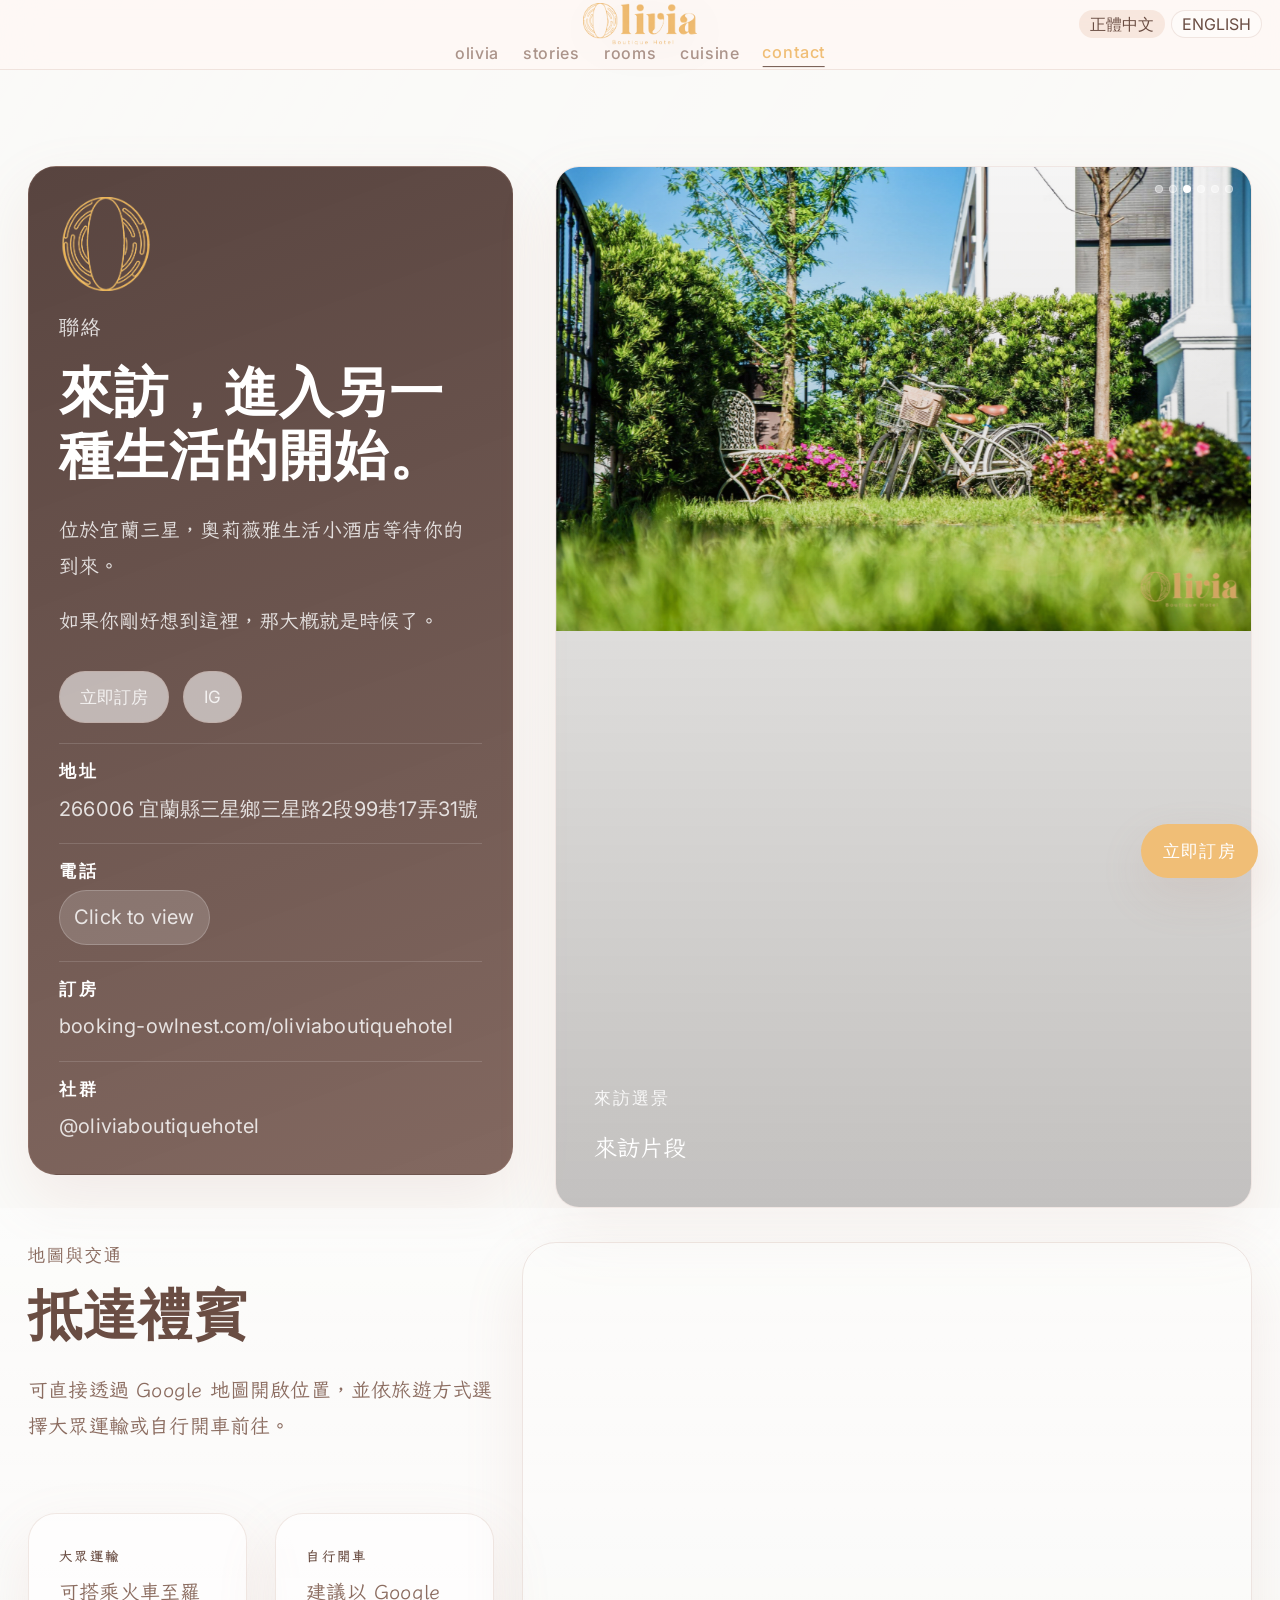
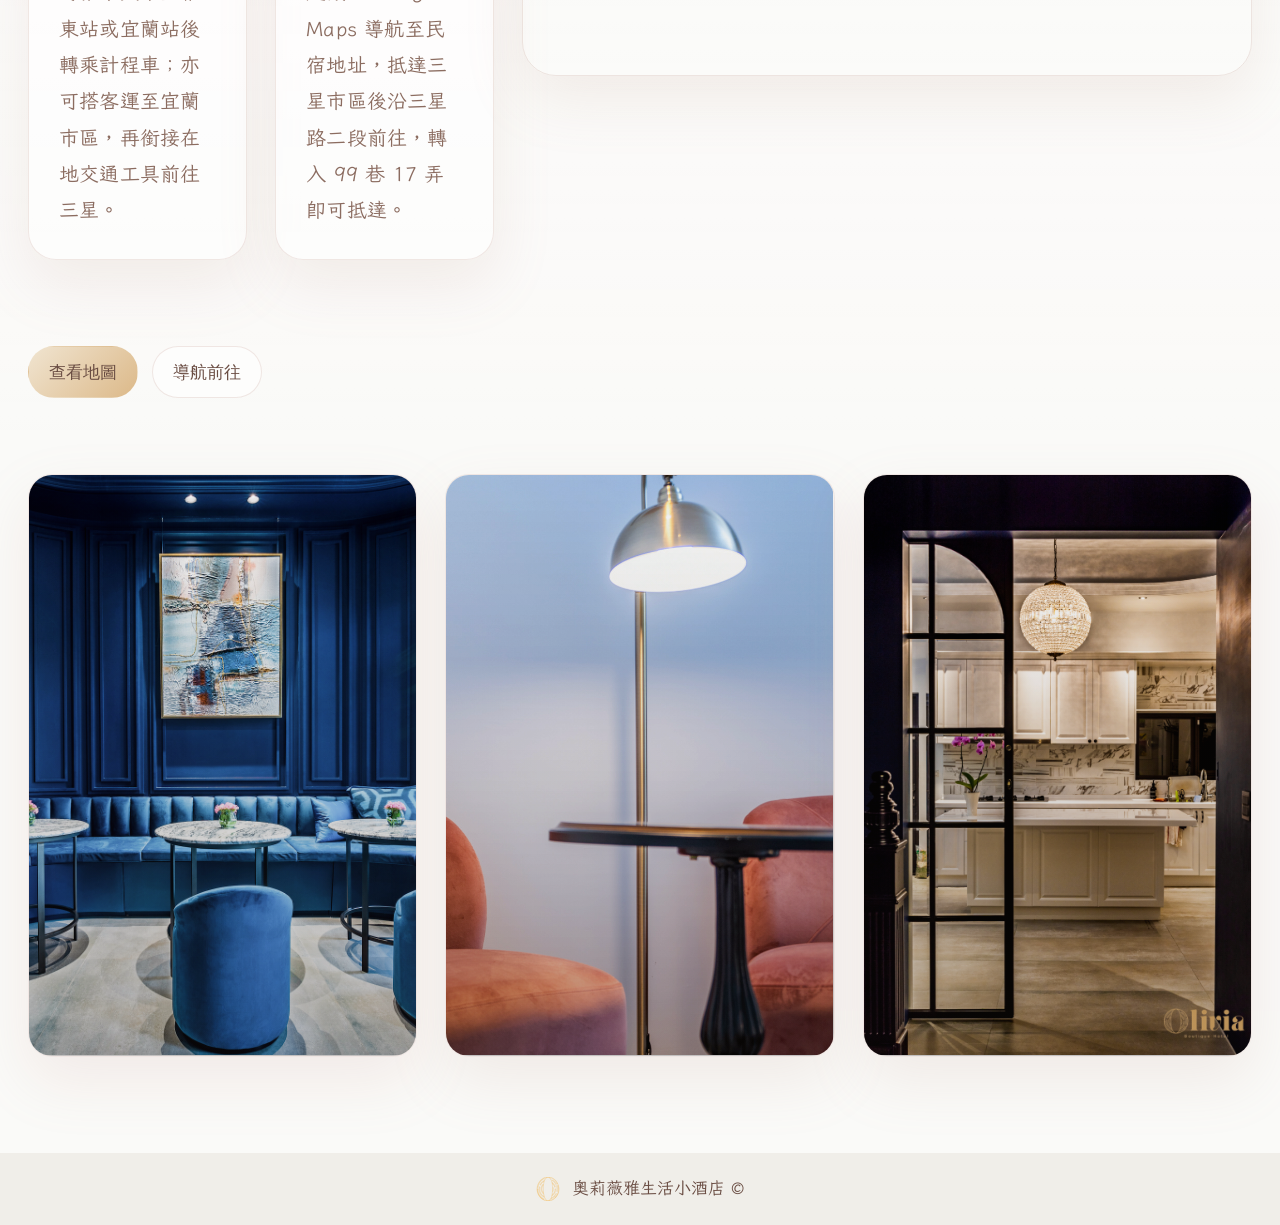
==== contact.html @ a5c9b0a2 "1st build" ====
<!doctype html>
<html lang="zh-Hant">
<head>
<meta name="keywords" content="三星鄉,精品旅館,主題客房,女性主義,法式,私廚,免費停車,葡萄酒,奧莉薇雅,生活小酒店,時尚,生活態度">
  <meta charset="UTF-8" />
  <meta name="viewport" content="width=device-width, initial-scale=1.0" />
  <title data-i18n-title="seo.contact.title">來訪資訊｜奧莉薇雅生活小酒店</title>
  <meta name="description" content="來訪，進入另一種生活的開始。Olivia Boutique Hotel 奧莉薇雅生活小酒店位於宜蘭三星，提供設計感房型與沉浸式住宿體驗。" data-i18n-meta="seo.contact.description" />
  <meta name="keywords" content="Olivia Boutique Hotel 聯絡, 宜蘭三星住宿, 宜蘭精品旅宿地址, 宜蘭民宿訂房, 奧莉薇雅生活小酒店" />
  <meta property="og:title" content="來訪資訊｜奧莉薇雅生活小酒店" />
  <meta property="og:description" content="來訪，進入另一種生活的開始。Olivia Boutique Hotel 奧莉薇雅生活小酒店位於宜蘭三星，提供設計感房型與沉浸式住宿體驗。" />
  <meta property="og:type" content="website" />
  <meta property="og:image" content="assets/images/fasc-build-1.jpg" />
  <meta property="og:locale" content="zh_TW" />
  <meta property="og:locale:alternate" content="en_US" />
  <meta name="twitter:card" content="summary_large_image" />
  <meta name="twitter:title" content="來訪資訊｜奧莉薇雅生活小酒店" />
  <meta name="twitter:description" content="來訪，進入另一種生活的開始。Olivia Boutique Hotel 奧莉薇雅生活小酒店位於宜蘭三星，提供設計感房型與沉浸式住宿體驗。" />
  <meta name="twitter:image" content="assets/images/fasc-build-1.jpg" />
  <script type="application/ld+json">{"@context": "https://schema.org", "@type": "Hotel", "name": "Olivia Boutique Hotel", "alternateName": "奧莉薇雅生活小酒店", "url": "contact.html", "image": "assets/images/fasc-build-1.jpg", "description": "來訪，進入另一種生活的開始。Olivia Boutique Hotel 奧莉薇雅生活小酒店位於宜蘭三星，提供設計感房型與沉浸式住宿體驗。", "telephone": "+886939678156", "address": {"@type": "PostalAddress", "streetAddress": "三星路2段99巷17弄31號", "addressLocality": "三星鄉", "addressRegion": "宜蘭縣", "postalCode": "266006", "addressCountry": "TW"}, "sameAs": ["https://www.instagram.com/oliviaboutiquehotel/"]}</script>
  <link rel="preconnect" href="https://fonts.googleapis.com">
  <link rel="preconnect" href="https://fonts.gstatic.com" crossorigin>
  <link href="https://fonts.googleapis.com/css2?family=Bodoni+Moda:opsz,wght@6..96,400;6..96,500;6..96,600;6..96,700&family=Inter:wght@300;400;500;600;700&family=LXGW+WenKai+TC:wght@300;400;500;700&family=LXGW+WenKai+Mono+TC:wght@300;400;500;700&display=swap" rel="stylesheet">
  <link rel="stylesheet" href="assets/css/style.css" />
  <link rel="icon" type="image/x-icon" href="assets/images/o_logo-48x48.png" />
<meta name="keywords" content="Sanxing Township,boutique hotel,themed rooms,feminism,French style,private dining,free parking,wine,Olivia,lifestyle hotel,fashion,lifestyle">
</head>
<body>
  <a class="floating-booking" href="https://www.booking-owlnest.com/oliviaboutiquehotel" target="_blank" rel="noopener" data-i18n="cta.book">立即訂房</a>
<header class="site-header">
  <div class="header-inner">
    <div class="header-spacer"></div>
    <a class="brand" href="index.html" aria-label="奧莉薇雅生活小酒店首頁" data-i18n-attr="aria-label:ui.brandHome">
      <img src="assets/images/obh_olivia-logo-transparent-master.png" alt="奧莉薇雅生活小酒店標誌" data-i18n-attr="alt:ui.brandLogo" class="brand-logo" />
    </a>
    <div class="lang-switch" aria-label="語言切換" data-i18n-attr="aria-label:ui.langSwitcher">
      <button class="lang-btn active" data-lang="zh-Hant">正體中文</button>
      <button class="lang-btn" data-lang="en">ENGLISH</button>
    </div>
  </div>
  <nav class="main-nav" aria-label="主選單">
    <a href="index.html" data-i18n="nav.olivia">Olivia</a>
    <a href="stories.html" data-i18n="nav.stories">Stories</a>
    <a href="rooms.html" data-i18n="nav.rooms">Rooms</a>
    <a href="cuisine.html" data-i18n="nav.cuisine">Cuisine</a>
    <a class="active" href="contact.html" data-i18n="nav.contact">Contact</a>
  </nav>
</header>
  <main>
    <section class="section">
      <div class="section-narrow contact-hero">
        <div class="contact-card brand-card reveal">
          <img src="assets/images/o_logo-transparent-master.png" alt="奧莉薇雅徽章" data-i18n-attr="alt:contact.emblem" class="contact-logo" />
          <p class="section-label" data-i18n="contact.heroLabel">來訪資訊</p>
          <h1 class="brand-name" data-i18n="contact.heroTitle"></h1>
          <p class="subtle" style="margin-top:16px" data-i18n="contact.heroBody"></p>
          <p class="conversion-contact-note" data-i18n="conversion.contactNote">如果你剛好想到這裡，那大概就是時候了。</p>
          <div class="contact-actions">
            <a class="btn" href="https://www.booking-owlnest.com/oliviaboutiquehotel" target="_blank" rel="noopener" data-i18n="cta.book">立即訂房</a>
            <a class="btn" href="https://www.instagram.com/oliviaboutiquehotel/" target="_blank" rel="noopener" data-i18n="cta.ig">Instagram</a>
          </div>
          <div class="contact-list">
            <div><strong data-i18n="contact.addressLabel"></strong><a href="https://www.google.com/maps/search/?api=1&query=266006+宜蘭縣三星鄉三星路2段99巷17弄31號" target="_blank" rel="noopener">266006 宜蘭縣三星鄉三星路2段99巷17弄31號</a></div>
            <div><strong data-i18n="contact.phoneLabel"></strong><a href="tel:+886939678156">Click to view</a></div>
            <div><strong data-i18n="contact.bookingLabel"></strong><a href="https://www.booking-owlnest.com/oliviaboutiquehotel" target="_blank" rel="noopener">booking-owlnest.com/oliviaboutiquehotel</a></div>
            <div><strong data-i18n="contact.instagramLabel"></strong><a href="https://www.instagram.com/oliviaboutiquehotel/" target="_blank" rel="noopener">@oliviaboutiquehotel</a></div>
          </div>
        </div>
        <div class="carousel-card tall reveal" data-carousel data-interval="3800">
  <div class="carousel-dots"><span></span><span></span><span></span><span></span><span></span><span></span></div>
  <div class="carousel-track"><div class="carousel-slide"><img src="assets/images/fasc-build-1.jpg" alt="來訪片段" data-i18n-attr="alt:contact.gallery.alt" loading="lazy" /></div><div class="carousel-slide"><img src="assets/images/room-A2B-Desire-2.jpg" alt="來訪片段" data-i18n-attr="alt:contact.gallery.alt" loading="lazy" /></div><div class="carousel-slide"><img src="assets/images/fasc-garden-1.jpg" alt="來訪片段" data-i18n-attr="alt:contact.gallery.alt" loading="lazy" /></div><div class="carousel-slide"><img src="assets/images/room-A3B-Secret-2.jpg" alt="來訪片段" data-i18n-attr="alt:contact.gallery.alt" loading="lazy" /></div><div class="carousel-slide"><img src="assets/images/fasc-stair-4.jpg" alt="來訪片段" data-i18n-attr="alt:contact.gallery.alt" loading="lazy" /></div><div class="carousel-slide"><img src="assets/images/room-B2A-Plato-3.jpg" alt="來訪片段" data-i18n-attr="alt:contact.gallery.alt" loading="lazy" /></div></div>
  <div class="carousel-overlay"></div>
  <div class="carousel-meta"><div class="carousel-kicker">來訪資訊</div><div class="carousel-title">來訪片段</div></div>
</div>
      </div>
      <section class="section soft contact-map-priority">
      <div class="section-narrow">
        <div class="reveal">
          <p class="section-label" data-i18n="contact.mapTitle"></p>
          <h2 class="section-title">抵達資訊</h2>
          <p class="section-copy" style="margin-top:18px" data-i18n="contact.mapBody"></p>
        </div>
        <div class="travel-grid" style="margin-top:24px;margin-bottom:26px">
          <article class="direction-card reveal" style="flex:1 1 280px"><strong data-i18n="contact.transitTitle"></strong><p data-i18n="contact.transitBody"></p></article>
          <article class="direction-card reveal" style="flex:1 1 280px"><strong data-i18n="contact.driveTitle"></strong><p data-i18n="contact.driveBody"></p></article>
        </div>
        <div class="map-links reveal">
          <a class="btn gold" href="https://www.google.com/maps/search/?api=1&query=266006+宜蘭縣三星鄉三星路2段99巷17弄31號" target="_blank" rel="noopener" data-i18n="cta.map">查看地圖</a>
          <a class="btn" href="https://www.google.com/maps/dir/?api=1&destination=266006+宜蘭縣三星鄉三星路2段99巷17弄31號" target="_blank" rel="noopener" data-i18n="cta.nav">導航前往</a>
        </div>
        <div class="map-shell reveal">
          <iframe src="https://www.google.com/maps?q=266006+宜蘭縣三星鄉三星路2段99巷17弄31號&output=embed" width="100%" height="420" style="border:0;" allowfullscreen="" loading="lazy"></iframe>
        </div>
      </div>
    </section>
      <div class="section-narrow build-gallery contact-secondary-gallery"><div class="carousel-card medium reveal"><div class="carousel-track"><div class="carousel-slide"><img src="assets/images/fasc-hall-10.jpg" alt="生活小酒店" data-i18n-attr="alt:contact.building.alt" loading="lazy"></div></div><div class="carousel-overlay"></div></div><div class="carousel-card medium reveal"><div class="carousel-track"><div class="carousel-slide"><img src="assets/images/room-B2B-Truth-4.jpg" alt="生活小酒店" data-i18n-attr="alt:contact.building.alt" loading="lazy"></div></div><div class="carousel-overlay"></div></div><div class="carousel-card medium reveal"><div class="carousel-track"><div class="carousel-slide"><img src="assets/images/fasc-cater-1.jpg" alt="生活小酒店" data-i18n-attr="alt:contact.building.alt" loading="lazy"></div></div><div class="carousel-overlay"></div></div><div class="carousel-card medium reveal"><div class="carousel-track"><div class="carousel-slide"><img src="assets/images/room-B3A-Affair-2.jpg" alt="生活小酒店" data-i18n-attr="alt:contact.building.alt" loading="lazy"></div></div><div class="carousel-overlay"></div></div><div class="carousel-card medium reveal"><div class="carousel-track"><div class="carousel-slide"><img src="assets/images/fasc-space-3.jpg" alt="生活小酒店" data-i18n-attr="alt:contact.building.alt" loading="lazy"></div></div><div class="carousel-overlay"></div></div><div class="carousel-card medium reveal"><div class="carousel-track"><div class="carousel-slide"><img src="assets/images/room-B3B-Courage-2.jpg" alt="生活小酒店" data-i18n-attr="alt:contact.building.alt" loading="lazy"></div></div><div class="carousel-overlay"></div></div></div>
    </section>
    
  </main>
<footer>
  <div class="footer-inner" style="display:flex; justify-content:center; align-items:center;">
    <span class="footer-logo-wrap">
      <img src="assets/images/o_logo-24x24.png" alt="奧莉薇雅標誌" data-i18n-attr="alt:ui.oliviaLogo">
    </span>
    <p data-i18n="footer.copy"><span class="footer-text">奧莉薇雅生活小酒店 ©</span></p>
  </div>
</footer>




<script src="assets/js/site.js"></script>
</body>
</html>
---- assets/css/style.css ----
@import url("https://fonts.googleapis.com/css2?family=Noto+Serif+TC:wght@400;600;700&display=swap"); body{font-family:"Noto Serif TC", serif;}

:root{
  /* =========================
     DESIGN TOKENS
  ========================= */

  /* Color - Primary */
  --color-primary-100:#f2d5c7;
  --color-primary-200:#f0be76;

  /* Color - Secondary */
  --color-secondary-100:#e4c4b8;
  --color-secondary-200:#e6bfa2;
  --color-secondary-300:#d6b490;
  --color-secondary-400:#ba8e7e;

  /* Color - Background / Surface */
  --color-bg-base:#f0eee9;
  --color-bg-soft:#f7f3ee;
  --color-bg-surface:rgba(255,255,255,0.68);
  --color-bg-surface-strong:rgba(255,250,246,0.88);
  --color-bg-overlay:rgba(242,213,199,0.20);

  /* Color - Text */
  --color-text-primary:#6a4d43;
  --color-text-secondary:#8b6c60;
  --color-text-muted:#a89288;
  --color-text-on-dark:#fffaf6;

  /* Color - UI */
  --color-border:rgba(186,142,126,.2);
  --color-shadow:rgba(186,142,126,.14);

  /* Brand aliases */
  --bg:var(--color-bg-base);
  --bg-soft:var(--color-bg-soft);
  --surface:var(--color-bg-surface);
  --surface-strong:var(--color-bg-surface-strong);
  --ink:var(--color-text-primary);
  --muted:var(--color-text-secondary);
  --gold:var(--color-primary-200);
  --gold-soft:#f6d3a2;
  --rose:var(--color-secondary-100);
  --line:var(--color-border);
  --shadow:0 24px 60px var(--color-shadow);

  /* Typography */
  --font-serif:"Cormorant Garamond","Noto Serif TC",serif;
  --font-sans:"Inter","Noto Serif TC",sans-serif;
  --text-hero:clamp(3rem,6vw,5.5rem);
  --text-display:clamp(2.4rem,5vw,4.7rem);
  --text-h2:clamp(2.1rem,4vw,3.5rem);
  --text-body-lg:1.125rem;
  --text-body:1rem;
  --text-caption:.9rem;

  /* Spacing */
  --space-2xs:6px;
  --space-xs:12px;
  --space-sm:20px;
  --space-md:28px;
  --space-lg:36px;
  --space-xl:56px;
  --space-2xl:72px;
  --space-3xl:110px;

  /* Radius */
  --radius-sm:12px;
  --radius-md:18px;
  --radius-lg:24px;
  --radius-xl:34px;

  /* Motion */
  --ease-standard:cubic-bezier(.4,0,.2,1);
  --ease-luxury:cubic-bezier(.25,.1,.25,1);
  --duration-fast:.25s;
  --duration-medium:.5s;
  --duration-slow:1s;

  --max:1280px;
}

/* Themes */
[data-theme="luxury"]{
  --color-bg-base:#f0eee9;
  --color-bg-soft:#f7f3ee;
  --color-bg-surface:rgba(255,255,255,0.68);
  --color-bg-surface-strong:rgba(255,250,246,0.88);
  --color-text-primary:#6a4d43;
  --color-text-secondary:#8b6c60;
  --color-border:rgba(186,142,126,.2);
  --color-shadow:rgba(186,142,126,.14);
}
[data-theme="dark"]{
  --color-bg-base:#1d1816;
  --color-bg-soft:#241e1b;
  --color-bg-surface:rgba(36,30,27,.78);
  --color-bg-surface-strong:rgba(44,37,33,.9);
  --color-text-primary:#f5eee8;
  --color-text-secondary:#d7c0b1;
  --color-text-muted:#b89f94;
  --color-border:rgba(242,213,199,.14);
  --color-shadow:rgba(0,0,0,.28);
  --ink:var(--color-text-primary);
  --muted:var(--color-text-secondary);
  --line:var(--color-border);
}
[data-theme="summer"]{
  --color-bg-base:#f6efe8;
  --color-bg-soft:#fbf5ef;
  --color-bg-surface:rgba(255,252,248,.74);
  --color-bg-surface-strong:rgba(255,249,241,.92);
  --color-primary-200:#efc57d;
}
[data-theme="winter"]{
  --color-bg-base:#edeae6;
  --color-bg-soft:#f5f2ee;
  --color-bg-surface:rgba(255,255,255,.7);
  --color-bg-surface-strong:rgba(252,250,247,.9);
  --color-secondary-400:#a98477;
}

*{box-sizing:border-box}
html{scroll-behavior:smooth}
body{
  margin:0;
  color:var(--ink);
  font-family:var(--font-editorial-body-zh);
  line-height:1.75;
  background:
    radial-gradient(circle at top left, rgba(242,213,199,.42), transparent 24%),
    radial-gradient(circle at 100% 10%, rgba(230,191,162,.28), transparent 22%),
    linear-gradient(180deg, var(--bg-soft) 0%, var(--bg) 52%, #f4f0ea 100%);
}
body::before{
  content:"";
  position:fixed;
  inset:0;
  pointer-events:none;
  background:linear-gradient(120deg,rgba(255,255,255,.14),transparent 26%,rgba(255,255,255,.06) 58%,transparent 70%);
  opacity:.7;
}
a{text-decoration:none;color:inherit}
img{display:block;max-width:100%}
h1,h2,h3,h4{
  margin:0;
  line-height:1.04;
  letter-spacing:.01em;
  font-family:var(--font-editorial-display);
  font-weight:500;
}
p{margin:0}
.shell,.section-narrow{max-width:var(--max);margin:0 auto;padding:0 28px}
.section{padding:110px 0;position:relative}
.section.soft{background:linear-gradient(180deg, rgba(255,255,255,.3), rgba(255,255,255,0))}
.section-label,.eyebrow{
  margin:0 0 14px;
  font-size:.78rem;
  letter-spacing:.28em;
  text-transform:uppercase;
  color:var(--muted);
}
.section-title{font-size:clamp(2.8rem,5vw,4.7rem)}
.section-copy{max-width:64ch;color:var(--muted)}
.reveal{opacity:0;transform:translateY(26px);transition:opacity .8s ease, transform .8s ease}
.reveal.is-visible{opacity:1;transform:none}
.floating-booking{
  position:fixed;right:22px;bottom:22px;z-index:60;
  padding:14px 22px;border-radius:999px;
  background:rgba(79,58,53,.94);color:#fff;
  box-shadow:0 18px 45px rgba(79,58,53,.18);
  letter-spacing:.08em;font-size:.92rem;
  transition:transform .25s ease, box-shadow .25s ease;
}
.floating-booking:hover{transform:translateY(-3px);box-shadow:0 22px 56px rgba(79,58,53,.24)}
.site-header{
  position:sticky;top:0;z-index:50;
  backdrop-filter:blur(20px);
  background:rgba(251,248,243,.72);
  border-bottom:1px solid var(--line);
}
.header-inner{
  max-width:var(--max);margin:0 auto;padding:16px 28px 10px;
  display:grid;grid-template-columns:1fr auto 1fr;align-items:center;
}
.header-spacer{height:1px}
.brand{justify-self:center}
.brand-logo{width:min(300px,56vw);filter:drop-shadow(0 8px 24px rgba(0,0,0,.06))}
.lang-switch{justify-self:end;display:flex;gap:8px}
.lang-btn{
  border:1px solid var(--line);background:rgba(255,255,255,.6);color:var(--ink);
  border-radius:999px;padding:8px 14px;cursor:pointer;font:inherit;
  transition:all .25s ease;
}
.lang-btn.active,.lang-btn:hover{background:linear-gradient(135deg,#f2e6d3,#e4c39b);border-color:transparent}
.main-nav{
  max-width:var(--max);margin:0 auto;padding:0 28px 16px;
  display:flex;justify-content:center;gap:30px;flex-wrap:wrap;
  letter-spacing:.18em;text-transform:lowercase;font-size:.9rem;
}
.main-nav a{position:relative;opacity:.72;transition:opacity .25s ease}
.main-nav a::after{
  content:"";position:absolute;left:0;right:0;bottom:-7px;height:1px;
  background:var(--ink);transform:scaleX(0);transform-origin:center;transition:transform .25s ease;
}
.main-nav a.active,.main-nav a:hover{opacity:1}
.main-nav a.active::after,.main-nav a:hover::after{transform:scaleX(1)}
.hero{padding:36px 0 34px}
.hero-grid{display:grid;grid-template-columns:1.05fr .95fr;gap:28px;align-items:end}
.glass-card{
  background:linear-gradient(180deg,rgba(255,255,255,.7),rgba(255,255,255,.46));
  border:1px solid rgba(255,255,255,.65);box-shadow:var(--shadow);
  border-radius:var(--radius-xl);
}
.hero-copy{padding:56px 52px}
.hero-title{font-size:clamp(4rem,8vw,7rem);max-width:8ch}
.hero-subtitle{margin-top:22px;max-width:56ch;color:var(--muted);font-size:1.05rem}
.hero-actions,.contact-actions,.map-links,.pill-list,.travel-grid{display:flex;gap:14px;flex-wrap:wrap}
.btn{
  display:inline-flex;align-items:center;justify-content:center;gap:10px;
  padding:12px 20px;border-radius:999px;border:1px solid var(--line);
  background:rgba(255,255,255,.58);transition:transform .25s ease, background .25s ease, box-shadow .25s ease;
}
.btn.primary{background:rgba(79,58,53,.94);color:#fff;border-color:transparent}
.btn.gold{background:linear-gradient(135deg,#f0e4d0,#dcb989);border-color:transparent}
.btn:hover,.pill-list span:hover,.map-links a:hover{transform:translateY(-2px);box-shadow:0 14px 34px rgba(79,58,53,.12)}
.hero-note{padding:30px;min-height:190px;display:flex;align-items:end;color:var(--muted)}
.metrics{display:grid;grid-template-columns:repeat(3,1fr);gap:16px;margin-top:30px}
.metric{padding:18px 16px;border-top:1px solid var(--line)}
.metric strong{display:block;font-size:2rem;font-family:"Cormorant Garamond","Noto Serif TC",serif}
.metric span{font-size:.88rem;color:var(--muted);letter-spacing:.08em;text-transform:uppercase}
.carousel-grid-main{display:grid;grid-template-columns:repeat(3,1fr);gap:18px;margin-bottom:30px}
.carousel-grid-4{display:grid;grid-template-columns:repeat(4,1fr);gap:18px}
.carousel-grid-3{display:grid;grid-template-columns:repeat(3,1fr);gap:18px}
.carousel-card,.editorial-card,.info-card,.feature-card,.quote-card,.contact-card,.direction-card,.gallery-shell{
  border-radius:var(--radius-lg);overflow:hidden;background:rgba(255,255,255,.55);border:1px solid var(--line);box-shadow:var(--shadow)
}
.carousel-card{position:relative;min-height:520px}
.carousel-card.tall{min-height:620px}
.carousel-card.medium{min-height:460px}
.carousel-card.short{min-height:380px}
.carousel-track{display:flex;height:100%;transition:transform .9s cubic-bezier(.22,.61,.36,1);will-change:transform}
.carousel-slide{min-width:100%;height:100%;position:relative;overflow:hidden}
.carousel-slide img{width:100%;height:100%;object-fit:cover;transform:scale(1.03);transition:transform 8s ease, filter .5s ease}
.carousel-card:hover .carousel-slide img{transform:scale(1.08)}
.carousel-overlay{position:absolute;inset:0;background:linear-gradient(180deg,rgba(30,22,18,.04),rgba(30,22,18,.26));pointer-events:none}
.carousel-meta{position:absolute;left:18px;right:18px;bottom:18px;color:#fff;z-index:2}
.carousel-kicker{font-size:.74rem;letter-spacing:.22em;text-transform:uppercase;opacity:.88}
.carousel-title{font-size:1.45rem;margin-top:8px}
.carousel-dots{position:absolute;top:18px;right:18px;display:flex;gap:6px;z-index:2}
.carousel-dots span{width:8px;height:8px;border-radius:999px;background:rgba(255,255,255,.42);border:1px solid rgba(255,255,255,.4)}
.carousel-dots span.active{background:#fff}
.two-col{display:grid;grid-template-columns:.9fr 1.1fr;gap:46px;align-items:start}
.copy-stack p{margin:0 0 18px;color:var(--muted)}
.feature-grid{display:grid;grid-template-columns:repeat(3,1fr);gap:18px}
.feature-card{padding:30px;min-height:250px}
.feature-card span{display:inline-block;margin-bottom:12px;color:#b78d69;font-size:.78rem;letter-spacing:.18em}
.feature-card h3{font-size:2rem;margin-bottom:10px}
.panel-grid{display:grid;grid-template-columns:repeat(2,1fr);gap:18px}
.editorial-card{padding:34px;display:flex;flex-direction:column;justify-content:space-between;min-height:290px}
.editorial-card p{color:var(--muted);max-width:42ch}
.link-inline{margin-top:18px;display:inline-block;font-size:.8rem;letter-spacing:.16em;text-transform:uppercase}
.room-cards{display:grid;grid-template-columns:repeat(4,1fr);gap:18px;margin:34px 0}
.gallery-band{padding-top:10px}
.story-card,.text-panel,.quote-card,.info-card,.direction-card,.contact-card{padding:30px}
.story-card p,.text-panel p,.quote-card p,.info-card p,.direction-card p,.contact-card p{color:var(--muted)}
.room-zones{display:grid;grid-template-columns:repeat(2,1fr);gap:20px}
.zone-title{display:flex;justify-content:space-between;align-items:end;margin-bottom:16px;gap:14px}
.zone-title h3{font-size:2.1rem}
.zone-title span{font-size:.76rem;letter-spacing:.18em;text-transform:uppercase;color:var(--muted)}
.room-zone .carousel-card{min-height:440px}
.tasting-layout{display:grid;grid-template-columns:1.1fr .9fr;gap:24px;align-items:stretch}
.luxury-copy{padding:44px}
.luxury-copy .section-title{max-width:8ch}
.luxury-copy .section-copy + .section-copy{margin-top:18px}
.pill-list{margin-top:22px}
.pill-list span{padding:10px 14px;border-radius:999px;background:rgba(255,255,255,.65);border:1px solid var(--line)}
.quote-card{display:flex;flex-direction:column;justify-content:space-between;min-height:100%}
.quote-card blockquote{margin:0;font-size:2.1rem;line-height:1.16;font-family:"Cormorant Garamond","Noto Serif TC",serif}
.quote-meta{margin-top:18px;font-size:.8rem;text-transform:uppercase;letter-spacing:.14em}
.cuisine-gallery{display:grid;grid-template-columns:1.15fr .85fr;gap:18px;margin-top:26px}
.stack-grid{display:grid;grid-template-rows:1fr 1fr;gap:18px}
.experience-grid{display:grid;grid-template-columns:repeat(3,1fr);gap:18px;margin-top:28px}
.experience-card{padding:28px;border-radius:var(--radius-lg);background:rgba(255,255,255,.58);border:1px solid var(--line);box-shadow:var(--shadow);position:relative;overflow:hidden}
.experience-card::after{content:"";position:absolute;inset:auto -40px -50px auto;width:140px;height:140px;background:radial-gradient(circle, rgba(197,157,98,.18), transparent 70%)}
.experience-card h3{font-size:1.9rem;margin-bottom:12px}
.contact-hero{display:grid;grid-template-columns:1.05fr .95fr;gap:24px;align-items:stretch}
.contact-card.brand-card{background:linear-gradient(160deg, rgba(79,58,53,.95), rgba(117,88,79,.9));color:#fff}
.contact-card.brand-card p,.contact-card.brand-card a,.contact-card.brand-card .subtle{color:rgba(255,255,255,.82)}
.contact-logo{width:94px;margin-bottom:18px}
.brand-name{font-size:2.4rem;margin-bottom:6px}
.contact-list{display:grid;gap:14px;margin-top:20px}
.contact-list div{padding-top:14px;border-top:1px solid rgba(255,255,255,.14)}
.contact-list strong,.direction-card strong,.info-card strong{display:block;margin-bottom:6px;font-size:.84rem;letter-spacing:.18em;text-transform:uppercase}
.build-gallery{display:grid;grid-template-columns:repeat(3,1fr);gap:18px;margin-top:26px}
.map-shell{overflow:hidden;border-radius:var(--radius-xl);border:1px solid var(--line);box-shadow:var(--shadow);margin-top:26px}
.footer-logo{width:72px;margin:0 auto 14px}
.site-footer{text-align:center;padding:38px 20px 48px;border-top:1px solid var(--line);background:rgba(255,255,255,.34)}
.site-footer p{color:var(--muted)}
.parallax{transform:translateY(var(--parallax, 0px));transition:transform .2s linear}
@media (max-width:1120px){
  .hero-grid,.two-col,.tasting-layout,.contact-hero,.cuisine-gallery,.feature-grid,.room-cards,.carousel-grid-main,.carousel-grid-4,.build-gallery,.experience-grid,.panel-grid,.room-zones{grid-template-columns:1fr 1fr}
  .carousel-grid-main .carousel-card:last-child{grid-column:span 2}
  .carousel-grid-4 .carousel-card:nth-child(3),.carousel-grid-4 .carousel-card:nth-child(4){min-height:420px}
}
@media (max-width:760px){
  .shell,.section-narrow{padding:0 20px}
  .section{padding:78px 0}
  .header-inner{grid-template-columns:1fr;gap:12px}
  .brand,.lang-switch{justify-self:center}
  .main-nav{gap:16px;padding-bottom:14px}
  .hero,.hero-grid,.two-col,.tasting-layout,.contact-hero,.cuisine-gallery,.feature-grid,.room-cards,.carousel-grid-main,.carousel-grid-4,.carousel-grid-3,.build-gallery,.experience-grid,.panel-grid,.room-zones{grid-template-columns:1fr}
  .carousel-grid-main .carousel-card:last-child{grid-column:auto}
  .hero-copy,.luxury-copy,.story-card,.text-panel,.quote-card,.contact-card,.direction-card,.info-card{padding:26px 22px}
  .hero-title{font-size:clamp(3.2rem,16vw,5rem)}
  .carousel-card,.carousel-card.tall,.carousel-card.medium,.carousel-card.short,.room-zone .carousel-card{min-height:380px}
  .floating-booking{right:14px;bottom:14px;padding:12px 16px}
  .metrics{grid-template-columns:1fr}
}


/* --- luxury editorial refinement pack --- */
.editorial-page{
  background:
    radial-gradient(circle at 20% 0%, rgba(242,213,199,.34), transparent 30%),
    radial-gradient(circle at 100% 20%, rgba(230,191,162,.18), transparent 22%),
    linear-gradient(180deg, #ceb4a8 0%, #ead9cf 14%, var(--bg) 42%, #f6f2ec 100%);
}
.editorial-page .site-header{
  background:rgba(240,238,233,.78);
  border-bottom:1px solid var(--line);
}
.editorial-page .main-nav a,
.editorial-page .lang-btn,
.editorial-page .brand{color:var(--ink)}
.editorial-page .main-nav a.active{color:var(--secondary-taupe)}
.editorial-page .lang-btn{border-color:var(--line);background:rgba(255,255,255,.36)}
.editorial-page .lang-btn.active{background:rgba(242,213,199,.5)}
.rooms-hero-luxe,
.room-story-hero{
  position:relative;
  min-height:72vh;
  display:flex;
  align-items:end;
  padding:180px 0 72px;
  color:#fffaf6;
  overflow:hidden;
}
.rooms-hero-backdrop{
  position:absolute; inset:0;
  background:
    linear-gradient(180deg, rgba(10,9,9,.16), rgba(10,9,9,.66)),
    url('../images/fasc-build-3.jpeg') center/cover no-repeat;
  transform:scale(1.03);
}
.rooms-hero-grid{
  position:relative;
  display:grid;
  grid-template-columns:1.4fr .75fr;
  gap:48px;
  z-index:1;
}
.rooms-hero-copy h1,
.room-story-hero h1{
  font-size:clamp(3.4rem, 7vw, 6.5rem);
  max-width:10ch;
  letter-spacing:.015em;
}
.hero-deck{
  max-width:54ch;
  margin-top:18px;
  color:rgba(248,241,234,.8);
  font-size:1.05rem;
}
.rooms-hero-aside{
  align-self:end;
  padding:28px;
  border:1px solid rgba(255,255,255,.12);
  background:rgba(255,255,255,.05);
  backdrop-filter:blur(12px);
}
.aside-label{
  margin:0 0 12px;
  text-transform:uppercase;
  letter-spacing:.24em;
  font-size:.72rem;
  color:rgba(248,241,234,.62);
}
.collection-nav-wrap{
  margin-top:-36px;
  position:relative;
  z-index:2;
}
.collection-nav{
  display:flex;
  gap:12px;
  flex-wrap:wrap;
  padding:18px;
  border-radius:999px;
  background:rgba(255,250,246,.88);
  box-shadow:0 22px 48px rgba(23,17,14,.12);
  backdrop-filter:blur(18px);
}
.collection-pill{
  display:inline-flex;
  align-items:center;
  gap:10px;
  padding:12px 18px;
  border-radius:999px;
  border:1px solid rgba(79,58,53,.1);
  background:#fff;
  color:var(--ink);
  font-size:.88rem;
  letter-spacing:.08em;
  transition:transform .28s ease, box-shadow .28s ease, border-color .28s ease;
}
.collection-pill:hover{
  transform:translateY(-2px);
  border-color:rgba(240,190,118,.55);
  box-shadow:0 14px 30px rgba(79,58,53,.09);
}
.collection-pill span{font-family:var(--font-editorial-display);font-size:1.15rem;letter-spacing:.03em}
.editorial-rooms{padding-top:72px}
.room-story{
  display:grid;
  grid-template-columns:minmax(280px, .78fr) minmax(0, 1.22fr);
  gap:56px;
  align-items:start;
  padding:70px 0;
  border-bottom:1px solid rgba(79,58,53,.1);
}
.room-story--reverse{grid-template-columns:minmax(0,1.22fr) minmax(280px,.78fr)}
.room-story--reverse .room-story-copy{order:2}
.room-story--reverse .room-story-media{order:1}
.story-index{
  font-size:.82rem;
  letter-spacing:.28em;
  color:var(--gold);
  margin-bottom:18px;
}
.story-kicker{
  margin:0 0 10px;
  text-transform:uppercase;
  letter-spacing:.22em;
  color:var(--muted);
  font-size:.76rem;
}
.room-story-copy h2,
.room-detail-head h2{
  font-size:clamp(2.7rem,5vw,4.7rem);
  margin-bottom:16px;
}
.story-quote{
  font-family:var(--font-editorial-display);
  font-size:1.55rem;
  line-height:1.25;
  color:#5d4339;
  max-width:18ch;
  margin-bottom:18px;
}
.story-body{
  max-width:48ch;
  color:var(--muted);
}
.story-link{
  display:inline-flex;
  margin-top:22px;
  padding-bottom:4px;
  border-bottom:1px solid rgba(79,58,53,.28);
  letter-spacing:.08em;
  text-transform:uppercase;
  font-size:.77rem;
}
.editorial-gallery{
  display:grid;
  gap:16px;
}
.editorial-gallery-main{
  position:relative;
  overflow:hidden;
  border-radius:30px;
  background:#fff;
  box-shadow:0 28px 60px rgba(22,16,14,.14);
}
.editorial-slides{
  position:relative;
  min-height:560px;
}
.editorial-slide{
  position:absolute;
  inset:0;
  opacity:0;
  transition:opacity .8s ease, transform 1.4s ease;
  transform:scale(1.04);
  pointer-events:none;
}
.editorial-slide.is-active{
  opacity:1;
  transform:scale(1);
  pointer-events:auto;
}
.editorial-slide img{
  width:100%;
  height:100%;
  object-fit:cover;
}
.editorial-controls{
  position:absolute;
  left:20px; right:20px; bottom:20px;
  display:flex;
  justify-content:space-between;
  align-items:center;
  gap:12px;
}
.editorial-arrow{
  width:46px; height:46px;
  border-radius:999px;
  border:1px solid rgba(255,255,255,.3);
  background:rgba(20,15,13,.38);
  color:#fff;
  font-size:1.65rem;
  line-height:1;
  cursor:pointer;
  backdrop-filter:blur(8px);
}
.editorial-dots{
  display:flex; gap:8px; justify-content:center; align-items:center;
  padding:10px 14px;
  border-radius:999px;
  background:rgba(20,15,13,.32);
  backdrop-filter:blur(8px);
}
.editorial-dot{
  width:8px; height:8px; border-radius:999px;
  border:none; padding:0;
  background:rgba(255,255,255,.4);
  cursor:pointer;
}
.editorial-dot.is-active{background:#fff; transform:scale(1.2)}
.editorial-thumbs{
  display:grid;
  grid-template-columns:repeat(auto-fit, minmax(72px, 1fr));
  gap:10px;
}
.editorial-thumb{
  border:none;
  padding:0;
  cursor:pointer;
  border-radius:18px;
  overflow:hidden;
  aspect-ratio:1/1;
  box-shadow:0 12px 24px rgba(20,15,13,.08);
  opacity:.72;
  transform:translateY(0);
  transition:opacity .24s ease, transform .24s ease, box-shadow .24s ease;
}
.editorial-thumb img{
  width:100%; height:100%; object-fit:cover;
}
.editorial-thumb.is-active,
.editorial-thumb:hover{
  opacity:1;
  transform:translateY(-2px);
  box-shadow:0 16px 28px rgba(20,15,13,.14);
}
.detail-studies{
  margin-top:18px;
  display:grid;
  grid-template-columns:repeat(3, 1fr);
  gap:14px;
}
.detail-study{
  border-radius:22px;
  overflow:hidden;
  box-shadow:0 18px 34px rgba(20,15,13,.08);
}
.detail-study img{
  width:100%;
  height:220px;
  object-fit:cover;
  transition:transform 1.1s ease;
}
.detail-study:hover img{transform:scale(1.06)}
.room-detail-stack{display:grid; gap:28px}
.room-detail-panel{
  padding:30px;
  border-radius:32px;
  background:rgba(255,255,255,.7);
  border:1px solid rgba(79,58,53,.08);
  box-shadow:0 20px 44px rgba(20,15,13,.08);
}
.room-detail-head{
  display:flex;
  gap:18px;
  align-items:end;
  margin-bottom:22px;
}
.room-detail-grid{
  display:grid;
  grid-template-columns:1.3fr .7fr;
  gap:28px;
  align-items:start;
}
.room-detail-text{
  position:sticky;
  top:110px;
}
.seo-note{
  display:none;
}
@media (max-width: 980px){
  .rooms-hero-grid,
  .room-story,
  .room-story--reverse,
  .room-detail-grid{
    grid-template-columns:1fr;
  }
  .room-story--reverse .room-story-copy,
  .room-story--reverse .room-story-media{
    order:initial;
  }
  .rooms-hero-copy h1,
  .room-story-hero h1{max-width:none}
  .collection-nav{border-radius:28px}
  .editorial-slides{min-height:420px}
  .detail-studies{grid-template-columns:1fr 1fr}
  .room-detail-text{position:static}
}
@media (max-width: 640px){
  .rooms-hero-luxe,
  .room-story-hero{padding-top:140px}
  .editorial-slides{min-height:320px}
  .detail-studies{grid-template-columns:1fr}
  .room-detail-panel{padding:20px}
}


/* =========================
   TOKEN USAGE LAYER
========================= */
html{scroll-behavior:smooth}
body,
body.editorial-page,
body.rooms-page{
  background:var(--color-bg-base) !important;
  color:var(--color-text-primary);
  font-family:var(--font-editorial-body-zh);
}
body::before{
  background:
    linear-gradient(120deg, rgba(255,255,255,.10), transparent 26%, rgba(255,255,255,.04) 58%, transparent 70%);
  opacity:.55;
}
h1,h2,h3,h4{
  font-family:var(--font-editorial-display);
}
.section,
.room-detail-panel,
.collection-nav,
.editorial-gallery-main,
.rooms-hero-aside{
  background-color:var(--color-bg-surface);
  border-color:var(--color-border);
}
.section-title{font-size:var(--text-display)}
.section-copy{font-size:var(--text-body-lg);color:var(--color-text-secondary)}
.main-nav a,
.lang-btn,
.brand,
a{
  transition:
    color var(--duration-fast) var(--ease-standard),
    background-color var(--duration-fast) var(--ease-standard),
    border-color var(--duration-fast) var(--ease-standard),
    transform var(--duration-fast) var(--ease-standard),
    box-shadow var(--duration-fast) var(--ease-standard);
}
.main-nav a{color:var(--color-text-secondary)}
.main-nav a:hover{color:var(--color-secondary-400)}
.main-nav a.active{color:var(--color-primary-200)}
.lang-btn{
  border-color:var(--color-border);
  background:rgba(255,255,255,.36);
  color:var(--color-text-primary);
}
.lang-btn.active{background:rgba(242,213,199,.5)}
.floating-booking{
  background:var(--color-primary-200);
  color:#fff;
  box-shadow:0 18px 45px var(--color-shadow);
}
.floating-booking:hover{
  background:var(--color-secondary-400);
}
.story-link,
.collection-pill:hover,
a:hover{
  color:var(--color-secondary-400);
}
.collection-pill{
  background:var(--color-bg-surface-strong);
  color:var(--color-text-primary);
  border:1px solid var(--color-border);
}
.collection-pill:hover{
  border-color:var(--color-primary-200);
}
.reveal{
  transition:
    opacity var(--duration-slow) var(--ease-luxury),
    transform var(--duration-slow) var(--ease-luxury);
}
.editorial-thumb{
  transition:
    opacity var(--duration-fast) var(--ease-standard),
    transform var(--duration-fast) var(--ease-standard),
    box-shadow var(--duration-fast) var(--ease-standard);
}
.rooms-hero-backdrop{
  background:
    linear-gradient(180deg, rgba(242,213,199,.35), rgba(240,190,118,.25)),
    url('../images/fasc-build-3.jpeg') center/cover no-repeat;
}


/* =========================
   CLEANUP PASS: SYSTEM TOKENS
   Centralize legacy values into semantic tokens
========================= */
:root{
  --surface-glass:rgba(255,255,255,.36);
  --surface-glass-strong:rgba(255,255,255,.55);
  --surface-hero:rgba(255,250,246,.88);
  --overlay-warm-start:rgba(242,213,199,.35);
  --overlay-warm-end:rgba(240,190,118,.25);
  --border-subtle:rgba(186,142,126,.10);
  --border-soft:rgba(186,142,126,.14);
  --border-medium:rgba(186,142,126,.18);
  --shadow-soft:0 18px 45px var(--color-shadow);
  --shadow-medium:0 20px 44px rgba(20,15,13,.08);
  --shadow-strong:0 28px 60px rgba(22,16,14,.14);
  --text-inverse:#fff;
}

/* base */
body{
  color:var(--ink);
  font-family:var(--font-editorial-body-zh);
}
.section.soft{background:linear-gradient(180deg, var(--surface-glass), rgba(255,255,255,0))}
.section-label,.eyebrow{color:var(--muted)}
.floating-booking{box-shadow:var(--shadow-soft)}
.site-header{background:var(--surface-hero);border-bottom:1px solid var(--line)}
.lang-btn{background:var(--surface-glass)}
.header-inner{color:var(--ink)}

/* editorial pages */
.editorial-page .site-header{background:var(--surface-hero);border-bottom:1px solid var(--line)}
.editorial-page .main-nav a,
.editorial-page .lang-btn,
.editorial-page .brand{color:var(--ink)}
.editorial-page .main-nav a.active{color:var(--gold)}
.editorial-page .lang-btn{border-color:var(--line);background:var(--surface-glass)}
.editorial-page .lang-btn.active{background:rgba(242,213,199,.5)}

/* hero + navigator */
.rooms-hero-luxe,
.room-story-hero{color:var(--color-text-on-dark)}
.rooms-hero-backdrop{
  background:
    linear-gradient(180deg, var(--overlay-warm-start), var(--overlay-warm-end)),
    url('../images/fasc-build-3.jpeg') center/cover no-repeat;
}
.hero-deck{color:var(--color-text-primary)}
.rooms-hero-aside{
  border:1px solid var(--border-soft);
  background:var(--color-bg-surface);
}
.aside-label{color:var(--muted)}
.collection-nav{
  background:var(--surface-hero);
  box-shadow:0 22px 48px var(--color-shadow);
}
.collection-pill{
  background:var(--color-bg-surface-strong);
  color:var(--ink);
  border:1px solid var(--line);
}
.collection-pill:hover{
  border-color:var(--gold);
  box-shadow:0 14px 30px rgba(79,58,53,.09);
}

/* story system */
.room-story{border-bottom:1px solid var(--border-subtle)}
.story-index{color:var(--gold)}
.story-kicker{color:var(--muted)}
.story-quote{color:var(--ink)}
.story-body{color:var(--muted)}
.story-link{border-bottom:1px solid rgba(106,77,67,.28)}

/* gallery */
.editorial-gallery-main{
  background:var(--color-bg-surface-strong);
  box-shadow:var(--shadow-strong);
}
.editorial-arrow{
  border:1px solid rgba(255,255,255,.3);
  background:rgba(106,77,67,.42);
  color:var(--text-inverse);
}
.editorial-dots{
  background:rgba(106,77,67,.22);
}
.editorial-thumb{
  box-shadow:0 12px 24px rgba(20,15,13,.08);
}
.editorial-thumb.is-active,
.editorial-thumb:hover{
  box-shadow:0 16px 28px rgba(20,15,13,.14);
}
.detail-study{box-shadow:0 18px 34px rgba(20,15,13,.08)}

/* detail page */
.room-detail-panel{
  background:var(--color-bg-surface);
  border:1px solid var(--border-subtle);
  box-shadow:var(--shadow-medium);
}

/* global links and nav */
.main-nav a{color:var(--muted)}
.main-nav a:hover{color:var(--color-secondary-400)}
.main-nav a.active{color:var(--gold)}
.story-link,
a:hover{color:var(--color-secondary-400)}


/* =========================
   BRAND POLISH
========================= */
.hero-sub,
.hero-deck,
.story-quote,
.story-body{
  text-wrap:pretty;
}
.story-quote{
  opacity:0;
  transform:translateY(20px);
  transition:
    opacity var(--duration-slow) var(--ease-luxury),
    transform var(--duration-slow) var(--ease-luxury);
}
.reveal.is-visible .story-quote,
.room-detail-panel.reveal.is-visible .story-quote{
  opacity:1;
  transform:none;
}
.main-nav a{
  letter-spacing:.02em;
}


/* =========================
   EMOTIONAL ROOM EFFECTS
========================= */
.rooms-hero-experiential .hero-deck{max-width:58ch}
.experiential-rooms{padding-top:72px}
.room-experience-block{
  display:grid;
  grid-template-columns:.74fr 1.26fr;
  gap:48px;
  align-items:start;
  padding:78px 0;
  border-bottom:1px solid rgba(186,142,126,.12);
}
.room-experience-block:nth-child(even){grid-template-columns:1.26fr .74fr}
.room-experience-block:nth-child(even) .room-experience-copy{order:2}
.room-experience-block:nth-child(even) .room-experience-stage{order:1}
.room-experience-copy{position:sticky; top:112px}
.room-sensory-tags{margin-top:20px;display:flex;flex-wrap:wrap;gap:10px}
.room-sensory-tags span{
  display:inline-flex;align-items:center;padding:9px 14px;border:1px solid var(--line);
  border-radius:999px;background:rgba(255,255,255,.42);font-size:.78rem;letter-spacing:.08em;
  text-transform:uppercase;color:var(--muted)
}
.room-experience-stage{display:grid;gap:16px}
.room-hero-frame,.support-frame,.texture-card,.mosaic-tile{
  overflow:hidden;border-radius:28px;background:var(--surface-strong);
  box-shadow:0 18px 34px rgba(20,15,13,.08);position:relative;
  transition:transform var(--duration-medium) var(--ease-standard), box-shadow var(--duration-medium) var(--ease-standard), filter var(--duration-medium) var(--ease-standard), opacity var(--duration-medium) var(--ease-standard);
}
.room-hero-frame{min-height:560px;isolation:isolate}
.room-hero-frame img,.support-frame img,.texture-card img,.mosaic-tile img{
  width:100%;height:100%;object-fit:cover;
  transition:transform 1.2s var(--ease-luxury), filter var(--duration-medium) var(--ease-standard), opacity var(--duration-medium) var(--ease-standard);
}
.room-hero-frame figcaption{
  position:absolute;left:22px;bottom:18px;padding:10px 14px;border-radius:999px;
  background:rgba(255,250,246,.82);font-size:.85rem;letter-spacing:.08em;z-index:2;
}
.emotion-orb{
  position:absolute;border-radius:999px;pointer-events:none;mix-blend-mode:screen;filter:blur(22px);opacity:.0;transition:opacity .8s ease, transform 1.2s ease;
}
.orb-a{width:140px;height:140px;right:6%;top:8%}
.orb-b{width:120px;height:120px;left:8%;bottom:10%}
.room-hero-frame:hover .emotion-orb{opacity:.45}
.room-support-grid{display:grid;grid-template-columns:repeat(3,1fr);gap:16px}
.support-frame{height:220px}
.room-texture-strip{display:grid;grid-template-columns:repeat(2,minmax(0,1fr));gap:16px}
.texture-card{height:180px}
.experiential-pill{display:flex;flex-direction:column;align-items:flex-start;gap:2px}
.experiential-pill em{font-style:normal;font-size:.72rem;color:var(--muted);letter-spacing:.08em}
.story-room-stack{padding-top:36px}
.story-room-panel{padding:34px 0 54px;border-bottom:1px solid rgba(186,142,126,.12)}
.story-room-head{display:flex;gap:18px;align-items:end;margin-bottom:24px}
.story-room-layout{display:grid;grid-template-columns:1.18fr .82fr;gap:28px;align-items:start}
.story-room-mosaic{display:grid;grid-template-columns:repeat(6,1fr);gap:14px}
.mosaic-tile{min-height:150px}
.tile-1{grid-column:span 3;min-height:280px}
.tile-2{grid-column:span 3;min-height:280px}
.tile-3{grid-column:span 2}
.tile-4{grid-column:span 4}
.story-room-aside{position:sticky;top:112px;padding:24px;border-radius:28px;background:rgba(255,255,255,.42);border:1px solid var(--line)}
.emotional-frame:hover img,.tilt-card:hover img,.mosaic-tile:hover img{transform:scale(1.045)}
/* Joy: brighter floating lift */
.emotion-joy .room-hero-frame:hover,
.emotion-joy .support-frame:hover,
.emotion-joy .texture-card:hover{transform:translateY(-8px)}
.emotion-joy .room-hero-frame:hover img{filter:brightness(1.03) saturate(1.03)}
/* Desire: slower warmth and closeness */
.emotion-desire .room-hero-frame:hover img,
.emotion-desire .support-frame:hover img{transform:scale(1.07)}
.emotion-desire .room-hero-frame:hover{box-shadow:0 28px 52px rgba(106,77,67,.16)}
/* Adore: soft bloom */
.emotion-adore .room-hero-frame:hover img,
.emotion-adore .texture-card:hover img{filter:brightness(1.04) saturate(1.02)}
.emotion-adore .support-frame,.emotion-adore .texture-card{border-radius:34px}
/* Secret: blur-and-reveal */
.emotion-secret .support-frame img,.emotion-secret .texture-card img{filter:brightness(.95) blur(.3px)}
.emotion-secret .support-frame:hover img,.emotion-secret .texture-card:hover img{filter:brightness(1) blur(0)}
.emotion-secret .room-hero-frame:hover{transform:translateX(4px)}
/* Love: gentle pulse */
.emotion-love .room-hero-frame{animation:lovePulse 6.5s ease-in-out infinite}
.emotion-love .room-hero-frame:hover{transform:scale(1.015)}
/* Plato: measured symmetry */
.emotion-plato .room-support-grid{grid-template-columns:repeat(2,1fr)}
.emotion-plato .support-frame:nth-child(3){grid-column:1 / -1}
.emotion-plato .room-hero-frame:hover{transform:translateY(-4px)}
/* Truth: clarity and crispness */
.emotion-truth img{filter:contrast(1.01) saturate(.98)}
.emotion-truth .room-hero-frame:hover img,.emotion-truth .mosaic-tile:hover img{filter:contrast(1.06) saturate(1)}
.emotion-truth .story-room-aside{background:rgba(255,255,255,.58)}
/* Affair: dramatic tilt */
.emotion-affair .room-hero-frame:hover{transform:rotate(-1.1deg) translateY(-6px)}
.emotion-affair .support-frame:hover{transform:rotate(.8deg) translateY(-5px)}
/* Courage: strong stance */
.emotion-courage .room-hero-frame:hover,
.emotion-courage .support-frame:hover{transform:translateY(-6px) scale(1.01)}
.emotion-courage .room-hero-frame{box-shadow:0 22px 38px rgba(106,77,67,.12)}
.emotion-courage .room-sensory-tags span{font-weight:600}
/* Eternity: slow stillness */
.emotion-eternity .room-hero-frame img,.emotion-eternity .mosaic-tile img{animation:eternityFloat 12s ease-in-out infinite alternate}
.emotion-eternity .room-hero-frame:hover img{transform:scale(1.02)}
@keyframes lovePulse{
  0%,100%{transform:scale(1)}
  50%{transform:scale(1.012)}
}
@keyframes eternityFloat{
  from{transform:scale(1) translateY(0)}
  to{transform:scale(1.03) translateY(-6px)}
}
@media (max-width: 980px){
  .room-experience-block,.room-experience-block:nth-child(even),.story-room-layout{grid-template-columns:1fr}
  .room-experience-block:nth-child(even) .room-experience-copy,.room-experience-block:nth-child(even) .room-experience-stage{order:initial}
  .room-experience-copy,.story-room-aside{position:static}
  .room-support-grid{grid-template-columns:1fr 1fr}
  .story-room-mosaic{grid-template-columns:repeat(2,1fr)}
  .tile-1,.tile-2,.tile-3,.tile-4{grid-column:span 1;min-height:220px}
}
@media (max-width: 640px){
  .room-hero-frame{min-height:380px}
  .room-support-grid,.room-texture-strip{grid-template-columns:1fr}
}


/* =========================
   TOKEN-DRIVEN THEMES + ROOMS
========================= */
[data-emotion]{
  --room-accent: var(--color-primary-200);
  --room-glow: rgba(242,213,199,.7);
  --room-lift: -4px;
  --room-imageFilter: brightness(1.02) saturate(1.01);
  --room-cardShadow: 0 24px 42px rgba(186,142,126,.16);
}
[data-emotion] .emotion-orb{
  background: radial-gradient(circle, var(--room-glow), rgba(255,255,255,0));
}
[data-emotion] .room-hero-frame:hover,
[data-emotion] .support-frame:hover,
[data-emotion] .texture-card:hover{
  box-shadow: var(--room-cardShadow);
}
[data-emotion] .room-hero-frame:hover img,
[data-emotion] .support-frame:hover img,
[data-emotion] .texture-card:hover img,
[data-emotion] .mosaic-tile:hover img{
  filter: var(--room-imageFilter);
}
[data-emotion] .story-index,
[data-emotion] .room-sensory-tags span:hover{
  color: var(--room-accent);
}
[data-emotion] .room-sensory-tags span:hover{
  border-color: var(--room-accent);
}
.emotion-joy .room-hero-frame:hover,
.emotion-joy .support-frame:hover,
.emotion-joy .texture-card:hover{transform:translateY(var(--room-lift))}
.emotion-desire .room-hero-frame:hover img,
.emotion-desire .support-frame:hover img{transform:scale(1.07);filter:var(--room-imageFilter)}
.emotion-adore .room-hero-frame:hover img,
.emotion-adore .texture-card:hover img{filter:var(--room-imageFilter)}
.emotion-secret .support-frame:hover img,
.emotion-secret .texture-card:hover img{filter:var(--room-imageFilter)}
.emotion-secret .room-hero-frame:hover{transform:translateX(var(--room-lift))}
.emotion-love .room-hero-frame:hover{transform:translateY(var(--room-lift)) scale(1.015)}
.emotion-plato .room-hero-frame:hover{transform:translateY(var(--room-lift))}
.emotion-truth .room-hero-frame:hover img,
.emotion-truth .mosaic-tile:hover img{filter:var(--room-imageFilter)}
.emotion-affair .room-hero-frame:hover{transform:rotate(-1.1deg) translateY(var(--room-lift))}
.emotion-courage .room-hero-frame:hover,
.emotion-courage .support-frame:hover{transform:translateY(var(--room-lift)) scale(1.01)}
.emotion-eternity .room-hero-frame:hover img{filter:var(--room-imageFilter);transform:scale(1.02)}


/* =========================
   STORIES CINEMATIC
========================= */
.stories-page{
  background:#f0eee9 !important;
}
.stories-cinematic{
  position:relative;
}
.cinematic-panel{
  position:relative;
  min-height:92vh;
  display:flex;
  align-items:center;
  overflow:hidden;
  isolation:isolate;
  background-image:var(--panel-image);
  background-size:cover;
  background-position:center;
}
.cinematic-overlay{
  position:absolute;
  inset:0;
  background:
    linear-gradient(180deg, rgba(240,238,233,.18), rgba(240,238,233,.72)),
    linear-gradient(120deg, rgba(242,213,199,.26), rgba(230,191,162,.18));
  z-index:0;
}
.cinematic-inner,
.cinematic-grid,
.cinematic-band-grid{
  position:relative;
  z-index:1;
}
.cinematic-inner{
  padding:140px 0 96px;
}
.cinematic-inner.narrow{
  max-width:780px;
}
.cinematic-hero h1{
  font-size:clamp(3.4rem,7vw,6.4rem);
  max-width:8ch;
}
.cinematic-hero .hero-deck{
  max-width:54ch;
  font-size:1.08rem;
}
.cinematic-grid{
  display:grid;
  grid-template-columns:.95fr 1.05fr;
  gap:42px;
  align-items:center;
  padding:110px 0;
}
.cinematic-copy{
  padding:30px;
  border-radius:28px;
  background:rgba(255,250,246,.62);
  backdrop-filter:blur(12px);
  border:1px solid rgba(186,142,126,.14);
}
.cinematic-frame{
  min-height:560px;
  border-radius:34px;
  overflow:hidden;
  box-shadow:0 28px 60px rgba(22,16,14,.12);
}
.cinematic-frame img{
  width:100%;
  height:100%;
  object-fit:cover;
  transition:transform 1.2s var(--ease-luxury);
}
.cinematic-frame:hover img{
  transform:scale(1.045);
}
.cinematic-centered .cinematic-inner{
  text-align:center;
}
.cinematic-centered h2,
.cinematic-close h2{
  font-size:clamp(2.6rem,5vw,4.8rem);
  max-width:12ch;
  margin:0 auto 18px;
}
.cinematic-centered .story-body,
.cinematic-close .story-body{
  max-width:44ch;
  margin:0 auto 14px;
}
.cinematic-band-grid{
  display:grid;
  grid-template-columns:.8fr 1.2fr;
  gap:30px;
  align-items:center;
  padding:110px 0;
}
.cinematic-band-copy{
  padding:28px;
  border-radius:28px;
  background:rgba(255,250,246,.62);
  backdrop-filter:blur(12px);
}
.emotion-band{
  display:flex;
  flex-wrap:wrap;
  gap:14px;
  align-content:flex-start;
}
.emotion-band span{
  padding:14px 18px;
  border-radius:999px;
  background:rgba(255,250,246,.76);
  border:1px solid rgba(186,142,126,.18);
  letter-spacing:.1em;
  transition:transform var(--duration-fast) var(--ease-standard), background-color var(--duration-fast) var(--ease-standard);
}
.emotion-band span:hover{
  transform:translateY(-3px);
  background:rgba(242,213,199,.82);
}
.cinematic-mosaic .section-narrow{
  position:relative;
  z-index:1;
  padding-top:100px;
  padding-bottom:100px;
}
.cinematic-mosaic-head{
  max-width:54ch;
  margin-bottom:24px;
}
.cinematic-mosaic-grid{
  display:grid;
  grid-template-columns:1.1fr .9fr .9fr;
  gap:18px;
}
.mood-tile{
  overflow:hidden;
  border-radius:28px;
  min-height:240px;
  box-shadow:0 18px 34px rgba(20,15,13,.08);
}
.mood-tile.large{
  grid-row:span 2;
  min-height:520px;
}
.mood-tile.wide{
  grid-column:span 2;
}
.mood-tile img{
  width:100%;
  height:100%;
  object-fit:cover;
  transition:transform 1.2s var(--ease-luxury), filter var(--duration-medium) var(--ease-standard);
}
.mood-tile:hover img{
  transform:scale(1.05);
  filter:brightness(1.03);
}
.cinematic-close .cinematic-inner{
  padding-top:160px;
  padding-bottom:160px;
}
.stories-page .story-kicker{
  margin-bottom:10px;
  text-transform:uppercase;
  letter-spacing:.22em;
  color:var(--muted);
}
.stories-page .story-body{
  font-size:1.02rem;
  color:var(--ink);
}
.stories-page .story-link{
  display:inline-flex;
  margin-top:18px;
  padding-bottom:4px;
  border-bottom:1px solid rgba(106,77,67,.3);
}
@media (max-width: 980px){
  .cinematic-grid,
  .cinematic-band-grid,
  .cinematic-mosaic-grid{
    grid-template-columns:1fr;
  }
  .cinematic-frame{
    min-height:400px;
  }
  .mood-tile.large,
  .mood-tile.wide{
    grid-row:auto;
    grid-column:auto;
    min-height:260px;
  }
  .cinematic-panel{
    min-height:auto;
  }
}


/* =========================
   STORIES FLOATING EMOTION CLOUD
========================= */
.emotion-cloud{
  position:relative;
  min-height:420px;
  border-radius:34px;
  background:rgba(255,250,246,.38);
  border:1px solid rgba(186,142,126,.14);
  backdrop-filter:blur(10px);
  overflow:hidden;
}
.emotion-cloud-item{
  position:absolute;
  display:inline-flex;
  align-items:center;
  justify-content:center;
  padding:14px 18px;
  border-radius:999px;
  background:rgba(255,250,246,.82);
  border:1px solid rgba(186,142,126,.18);
  color:var(--ink);
  letter-spacing:.08em;
  box-shadow:0 12px 26px rgba(106,77,67,.08);
  white-space:nowrap;
  user-select:none;
  animation:floatDrift 7s ease-in-out infinite alternate;
  transition:transform var(--duration-fast) var(--ease-standard), box-shadow var(--duration-fast) var(--ease-standard), background-color var(--duration-fast) var(--ease-standard);
}
.emotion-cloud-item:hover{
  transform:translateY(-6px) scale(1.04);
  box-shadow:0 18px 32px rgba(106,77,67,.12);
  background:rgba(242,213,199,.9);
}
.emotion-cloud-1{left:8%; top:12%; animation-duration:6.8s}
.emotion-cloud-2{left:34%; top:8%; animation-duration:7.6s}
.emotion-cloud-3{left:62%; top:16%; animation-duration:8.2s}
.emotion-cloud-4{left:18%; top:36%; animation-duration:7.1s}
.emotion-cloud-5{left:48%; top:30%; animation-duration:6.4s}
.emotion-cloud-6{left:72%; top:40%; animation-duration:8.8s}
.emotion-cloud-7{left:10%; top:64%; animation-duration:7.9s}
.emotion-cloud-8{left:32%; top:72%; animation-duration:6.9s}
.emotion-cloud-9{left:60%; top:66%; animation-duration:8.5s}
.emotion-cloud-10{left:78%; top:20%; animation-duration:9.2s}
@keyframes floatDrift{
  0%{transform:translate3d(0,0,0) rotate(-1deg)}
  25%{transform:translate3d(8px,-10px,0) rotate(.6deg)}
  50%{transform:translate3d(-6px,8px,0) rotate(-.4deg)}
  75%{transform:translate3d(10px,4px,0) rotate(.8deg)}
  100%{transform:translate3d(-8px,-12px,0) rotate(-.6deg)}
}
@media (max-width: 980px){
  .emotion-cloud{min-height:520px}
  .emotion-cloud-item{
    font-size:.9rem;
    padding:12px 16px;
  }
  .emotion-cloud-1{left:6%; top:8%}
  .emotion-cloud-2{left:44%; top:7%}
  .emotion-cloud-3{left:56%; top:22%}
  .emotion-cloud-4{left:8%; top:28%}
  .emotion-cloud-5{left:38%; top:38%}
  .emotion-cloud-6{left:58%; top:50%}
  .emotion-cloud-7{left:10%; top:62%}
  .emotion-cloud-8{left:34%; top:76%}
  .emotion-cloud-9{left:56%; top:72%}
  .emotion-cloud-10{left:50%; top:88%}
}
@media (max-width: 640px){
  .emotion-cloud{
    min-height:auto;
    display:flex;
    flex-wrap:wrap;
    gap:12px;
    padding:18px;
  }
  .emotion-cloud-item{
    position:relative;
    left:auto; top:auto;
    animation:floatMini 5s ease-in-out infinite alternate;
    white-space:normal;
  }
  @keyframes floatMini{
    from{transform:translateY(0)}
    to{transform:translateY(-4px)}
  }
}


/* =========================
   STORIES FLOATING OBJECTS
========================= */
.object-cloud{
  min-height:480px;
  background:
    radial-gradient(circle at 20% 20%, rgba(255,255,255,.28), transparent 22%),
    radial-gradient(circle at 80% 30%, rgba(255,255,255,.18), transparent 20%),
    rgba(255,250,246,.26);
}
.object-shape{
  min-width:122px;
  min-height:90px;
  padding:0;
  border:none;
  box-shadow:0 16px 34px rgba(48,30,40,.16);
  backdrop-filter:blur(8px);
  overflow:hidden;
}
.object-shape::before,
.object-shape::after{
  content:"";
  position:absolute;
  inset:auto;
  pointer-events:none;
  opacity:.28;
}
.object-label{
  position:absolute;
  inset:0;
  display:flex;
  align-items:center;
  justify-content:center;
  padding:14px;
  text-align:center;
  font-size:.86rem;
  line-height:1.25;
  color:rgba(22,18,18,.84);
  font-weight:600;
  text-shadow:0 1px 0 rgba(255,255,255,.28);
}
.object-shape:hover{
  transform:translateY(-8px) scale(1.05) rotate(1deg);
  box-shadow:0 24px 40px rgba(48,30,40,.2);
}

/* Joy - sun pebble */
.object-joy{
  width:148px;height:112px;
  border-radius:42% 58% 55% 45% / 44% 42% 58% 56%;
  background:linear-gradient(145deg, #ffd85f, #ff9f43);
}
.object-joy::before{
  width:34px;height:34px;right:16px;top:14px;border-radius:50%;
  background:rgba(255,255,255,.55);
}

/* Desire - molten drop */
.object-desire{
  width:134px;height:126px;
  border-radius:58% 42% 64% 36% / 34% 56% 44% 66%;
  background:linear-gradient(160deg, #d65a7a, #8f3b76);
}
.object-desire::after{
  width:28px;height:46px;left:18px;bottom:14px;border-radius:999px;
  background:rgba(255,255,255,.18);
}

/* Adore - petal form */
.object-adore{
  width:154px;height:104px;
  border-radius:38% 62% 40% 60% / 60% 44% 56% 40%;
  background:linear-gradient(145deg, #ffb3c7, #ff8fab);
}
.object-adore::before{
  width:52px;height:52px;left:12px;top:10px;border-radius:50%;
  background:rgba(255,255,255,.22);
}

/* Secret - dark crystal */
.object-secret{
  width:138px;height:118px;
  clip-path:polygon(18% 8%, 82% 0%, 100% 42%, 84% 100%, 18% 90%, 0% 46%);
  background:linear-gradient(150deg, #28313b, #485461);
}
.object-secret .object-label{color:rgba(255,255,255,.88)}

/* Love - soft heart cloud */
.object-love{
  width:142px;height:112px;
  border-radius:48% 52% 47% 53% / 57% 57% 43% 43%;
  background:linear-gradient(145deg, #ff7eb3, #ff758c);
}
.object-love::before,
.object-love::after{
  top:16px;width:30px;height:30px;border-radius:50%;
  background:rgba(255,255,255,.18);
}
.object-love::before{left:32px}
.object-love::after{right:32px}

/* Plato - architectural tile */
.object-plato{
  width:146px;height:96px;
  border-radius:22px;
  background:
    linear-gradient(90deg, rgba(255,255,255,.15) 1px, transparent 1px) 0 0/24px 24px,
    linear-gradient(rgba(255,255,255,.12) 1px, transparent 1px) 0 0/24px 24px,
    linear-gradient(145deg, #7bdff2, #4d96ff);
}

/* Truth - prism */
.object-truth{
  width:134px;height:126px;
  clip-path:polygon(50% 0%, 100% 28%, 84% 100%, 16% 100%, 0% 28%);
  background:linear-gradient(150deg, #ffffff, #b8f2e6 40%, #aed9e0 100%);
}
.object-truth .object-label{color:rgba(30,42,48,.86)}

/* Affair - ribbon form */
.object-affair{
  width:156px;height:102px;
  border-radius:34% 66% 60% 40% / 52% 36% 64% 48%;
  background:linear-gradient(145deg, #7b2cbf, #c77dff);
}
.object-affair::before{
  width:70px;height:10px;left:18px;top:22px;border-radius:999px;
  background:rgba(255,255,255,.2);
}

/* Courage - shield stone */
.object-courage{
  width:132px;height:128px;
  clip-path:polygon(50% 0%, 92% 18%, 92% 58%, 50% 100%, 8% 58%, 8% 18%);
  background:linear-gradient(150deg, #2d6a4f, #95d5b2);
}

/* Eternity - halo ellipse */
.object-eternity{
  width:162px;height:96px;
  border-radius:999px;
  background:
    radial-gradient(circle at center, rgba(255,255,255,.68) 0 26%, transparent 27% 100%),
    linear-gradient(145deg, #d9ed92, #76c893);
}
.object-eternity::before{
  width:116px;height:50px;left:22px;top:22px;border-radius:999px;
  border:2px solid rgba(255,255,255,.34);
  background:transparent;
}

/* custom drifting personalities */
.object-joy{animation-duration:6.3s}
.object-desire{animation-duration:8.4s}
.object-adore{animation-duration:7.2s}
.object-secret{animation-duration:9.1s}
.object-love{animation-duration:6.8s}
.object-plato{animation-duration:7.7s}
.object-truth{animation-duration:8.9s}
.object-affair{animation-duration:7.4s}
.object-courage{animation-duration:8.2s}
.object-eternity{animation-duration:10.5s}

@media (max-width: 640px){
  .object-shape{
    min-width:unset;
    width:auto;
    height:78px;
  }
  .object-label{
    font-size:.8rem;
    padding:10px 12px;
  }
}

.object-cloud .emotion-cloud-item{
  background:none;
  border:none;
  padding:0;
}


/* =========================
   STORIES ART INSTALLATION OBJECTS
========================= */
.art-cloud{
  min-height:520px;
  background:
    radial-gradient(circle at 15% 20%, rgba(255,255,255,.22), transparent 18%),
    radial-gradient(circle at 80% 18%, rgba(255,255,255,.12), transparent 16%),
    radial-gradient(circle at 50% 70%, rgba(242,213,199,.18), transparent 26%),
    linear-gradient(180deg, rgba(255,250,246,.28), rgba(255,250,246,.16));
  border:1px solid rgba(186,142,126,.12);
}
.art-object{
  isolation:isolate;
  min-width:130px;
  min-height:110px;
  box-shadow:0 16px 34px rgba(48,30,40,.10), inset 0 1px 0 rgba(255,255,255,.18);
  backdrop-filter:blur(10px);
  overflow:visible;
}
.art-object .object-label{
  z-index:5;
  font-size:.84rem;
  letter-spacing:.06em;
}
.art-layer{
  position:absolute;
  pointer-events:none;
  inset:auto;
  z-index:1;
  opacity:.95;
  transition:transform .9s var(--ease-luxury), opacity .6s ease, filter .8s ease;
}
.art-core{
  inset:10% 12%;
  border-radius:inherit;
  background:linear-gradient(145deg, rgba(255,255,255,.22), rgba(255,255,255,.04));
  box-shadow:inset 0 1px 0 rgba(255,255,255,.28);
}
.art-object:hover{
  transform:translateY(-10px) scale(1.05) rotate(1deg);
  box-shadow:0 24px 44px rgba(48,30,40,.18), inset 0 1px 0 rgba(255,255,255,.22);
}
.art-object:hover .art-layer{
  transform:translateY(-4px) rotate(4deg);
}

/* Joy — luminous installation pebble */
.art-joy{
  width:154px;height:118px;
  border-radius:44% 56% 58% 42% / 48% 38% 62% 52%;
  background:linear-gradient(140deg, #ffcf56, #ff9f1c 70%, #ffe6a7);
}
.art-joy .art-halo{
  width:168px;height:132px;left:-8px;top:-7px;border-radius:inherit;
  background:radial-gradient(circle, rgba(255,230,167,.56), rgba(255,159,28,0) 72%);
  filter:blur(12px);
}

/* Desire — cosmic liquid ribbon */
.art-desire{
  width:136px;height:132px;
  border-radius:58% 42% 66% 34% / 36% 54% 46% 64%;
  background:linear-gradient(155deg, #d1495b, #7b2cbf 70%, #ff99c8);
}
.art-desire .art-ribbon{
  width:44px;height:90px;left:14px;top:18px;border-radius:999px;
  background:linear-gradient(180deg, rgba(255,255,255,.30), rgba(255,255,255,.02));
  transform:rotate(-18deg);
}

/* Adore — French sculptural petal */
.art-adore{
  width:160px;height:112px;
  border-radius:42% 58% 36% 64% / 62% 40% 60% 38%;
  background:linear-gradient(145deg, #ffb3c7, #ffc6ff 68%, #ffd6e0);
}
.art-adore .art-petal{
  width:82px;height:62px;left:16px;top:18px;
  border-radius:58% 42% 68% 32% / 46% 54% 46% 54%;
  background:rgba(255,255,255,.22);
  filter:blur(3px);
}

/* Secret — dark sculpture shard */
.art-secret{
  width:142px;height:124px;
  clip-path:polygon(20% 6%, 78% 0%, 100% 42%, 82% 100%, 16% 88%, 0% 46%);
  background:linear-gradient(145deg, #111827, #334155 72%, #475569);
}
.art-secret .object-label{color:rgba(255,255,255,.9)}
.art-secret .art-shard{
  width:62px;height:94px;right:16px;top:10px;
  clip-path:polygon(24% 0%, 100% 24%, 72% 100%, 0% 76%);
  background:linear-gradient(180deg, rgba(255,255,255,.18), rgba(255,255,255,.02));
}

/* Love — celestial soft form */
.art-love{
  width:146px;height:116px;
  border-radius:48% 52% 54% 46% / 58% 58% 42% 42%;
  background:linear-gradient(145deg, #ff5d8f, #ff7eb6 64%, #ffd6e7);
}
.art-love .art-orbit{
  width:108px;height:56px;left:18px;top:24px;
  border:2px solid rgba(255,255,255,.26);
  border-radius:999px;
  transform:rotate(-12deg);
}

/* Plato — architectural object */
.art-plato{
  width:150px;height:102px;border-radius:24px;
  background:
    linear-gradient(90deg, rgba(255,255,255,.12) 1px, transparent 1px) 0 0/22px 22px,
    linear-gradient(rgba(255,255,255,.08) 1px, transparent 1px) 0 0/22px 22px,
    linear-gradient(145deg, #6ecbf5, #4361ee 75%, #bde0fe);
}
.art-plato .art-grid{
  inset:14px 18px;border-radius:18px;
  box-shadow:inset 0 0 0 1px rgba(255,255,255,.20);
}

/* Truth — floating prism */
.art-truth{
  width:138px;height:130px;
  clip-path:polygon(50% 0%, 100% 28%, 84% 100%, 16% 100%, 0% 28%);
  background:linear-gradient(145deg, #ffffff, #caf0f8 48%, #90e0ef 80%, #ade8f4);
}
.art-truth .object-label{color:rgba(24,38,44,.88)}
.art-truth .art-prism{
  width:74px;height:74px;left:30px;top:22px;
  clip-path:polygon(50% 0%, 100% 50%, 50% 100%, 0% 50%);
  background:linear-gradient(145deg, rgba(255,255,255,.34), rgba(255,255,255,.06));
}

/* Affair — velvet veil */
.art-affair{
  width:160px;height:108px;
  border-radius:38% 62% 58% 42% / 54% 36% 64% 46%;
  background:linear-gradient(145deg, #7b2cbf, #c77dff 72%, #f1c0e8);
}
.art-affair .art-veil{
  width:88px;height:88px;left:36px;top:8px;border-radius:46% 54% 62% 38% / 42% 58% 42% 58%;
  background:linear-gradient(180deg, rgba(255,255,255,.22), rgba(255,255,255,.04));
  filter:blur(2px);
}

/* Courage — monolith fragment */
.art-courage{
  width:136px;height:132px;
  clip-path:polygon(50% 0%, 92% 18%, 92% 60%, 50% 100%, 8% 60%, 8% 18%);
  background:linear-gradient(150deg, #1b4332, #40916c 60%, #95d5b2);
}
.art-courage .art-monolith{
  width:28px;height:82px;left:54px;top:20px;border-radius:999px;
  background:linear-gradient(180deg, rgba(255,255,255,.26), rgba(255,255,255,.04));
}

/* Eternity — orbital relic */
.art-eternity{
  width:168px;height:102px;
  border-radius:999px;
  background:linear-gradient(145deg, #d9ed92, #76c893 72%, #b7efc5);
}
.art-eternity .art-ring{
  width:124px;height:52px;left:22px;top:22px;border-radius:999px;
  border:2px solid rgba(255,255,255,.34);
  box-shadow:0 0 18px rgba(255,255,255,.16) inset;
}

/* independent drift personalities */
.art-joy{animation:orbitFloat1 7.2s ease-in-out infinite alternate}
.art-desire{animation:orbitFloat2 8.4s ease-in-out infinite alternate}
.art-adore{animation:orbitFloat3 7.8s ease-in-out infinite alternate}
.art-secret{animation:orbitFloat4 9.6s ease-in-out infinite alternate}
.art-love{animation:orbitFloat5 6.9s ease-in-out infinite alternate}
.art-plato{animation:orbitFloat6 8.1s ease-in-out infinite alternate}
.art-truth{animation:orbitFloat7 9.1s ease-in-out infinite alternate}
.art-affair{animation:orbitFloat8 7.5s ease-in-out infinite alternate}
.art-courage{animation:orbitFloat9 8.7s ease-in-out infinite alternate}
.art-eternity{animation:orbitFloat10 10.8s ease-in-out infinite alternate}

@keyframes orbitFloat1{from{transform:translate3d(0,0,0) rotate(-2deg)}to{transform:translate3d(-10px,-14px,0) rotate(3deg)}}
@keyframes orbitFloat2{from{transform:translate3d(0,0,0) rotate(2deg)}to{transform:translate3d(14px,-10px,0) rotate(-4deg)}}
@keyframes orbitFloat3{from{transform:translate3d(0,0,0) rotate(-1deg)}to{transform:translate3d(-8px,10px,0) rotate(4deg)}}
@keyframes orbitFloat4{from{transform:translate3d(0,0,0) rotate(3deg)}to{transform:translate3d(10px,8px,0) rotate(-2deg)}}
@keyframes orbitFloat5{from{transform:translate3d(0,0,0) rotate(-2deg)}to{transform:translate3d(-6px,-10px,0) rotate(2deg)}}
@keyframes orbitFloat6{from{transform:translate3d(0,0,0) rotate(1deg)}to{transform:translate3d(12px,-6px,0) rotate(-2deg)}}
@keyframes orbitFloat7{from{transform:translate3d(0,0,0) rotate(-1deg)}to{transform:translate3d(-12px,8px,0) rotate(3deg)}}
@keyframes orbitFloat8{from{transform:translate3d(0,0,0) rotate(2deg)}to{transform:translate3d(8px,-12px,0) rotate(-3deg)}}
@keyframes orbitFloat9{from{transform:translate3d(0,0,0) rotate(-2deg)}to{transform:translate3d(-10px,6px,0) rotate(2deg)}}
@keyframes orbitFloat10{from{transform:translate3d(0,0,0) rotate(1deg)}to{transform:translate3d(10px,-8px,0) rotate(-1deg)}}

@media (max-width: 640px){
  .art-cloud{padding:18px}
  .art-object{
    width:calc(50% - 10px);
    min-width:unset;
    height:84px;
  }
  .art-object .object-label{
    font-size:.76rem;
    padding:10px;
  }
}


/* =========================
   MUSEUM MODE
========================= */
.museum-cloud{
  position:relative;
  perspective:1400px;
  transform-style:preserve-3d;
}
.museum-cloud::before{
  content:"";
  position:absolute;
  inset:0;
  pointer-events:none;
  background:
    radial-gradient(circle at 18% 24%, rgba(255,255,255,.22), transparent 18%),
    radial-gradient(circle at 82% 26%, rgba(255,255,255,.12), transparent 16%),
    linear-gradient(180deg, rgba(255,250,246,.14), rgba(255,250,246,0));
  mix-blend-mode:screen;
}
.museum-object{
  transform-style:preserve-3d;
  will-change:transform, box-shadow, filter;
}
.museum-object::after{
  content:"";
  position:absolute;
  left:14%;
  right:14%;
  bottom:-18px;
  height:22px;
  border-radius:999px;
  background:radial-gradient(ellipse at center, rgba(60,40,40,.18), rgba(60,40,40,0) 72%);
  filter:blur(8px);
  opacity:.72;
  transform:translateZ(-12px);
  transition:transform .8s var(--ease-luxury), opacity .6s ease, filter .6s ease;
  pointer-events:none;
}
.museum-object .art-layer,
.museum-object .object-label{
  transform:translateZ(18px);
}
.museum-object .art-core{
  transform:translateZ(8px);
}
.museum-object:hover::after{
  opacity:.92;
  transform:translateZ(-12px) translateY(8px) scale(1.08);
  filter:blur(12px);
}
.museum-object:hover{
  box-shadow:
    0 28px 54px rgba(30,20,20,.14),
    0 8px 18px rgba(255,255,255,.12) inset,
    inset 0 1px 0 rgba(255,255,255,.24);
}
.museum-object:hover .art-layer{
  filter:brightness(1.04);
}
.museum-object{
  animation:museumDrift 16s ease-in-out infinite alternate;
}
@keyframes museumDrift{
  from{transform:translate3d(0,0,0) rotate(-0.8deg)}
  to{transform:translate3d(0,-8px,0) rotate(0.8deg)}
}
.art-joy{background:radial-gradient(circle at 30% 30%, #fffaf3, #f2e8df);}
.art-desire{background:linear-gradient(160deg, #d6b490, #ba8e7e);filter:saturate(.88);}
.art-adore{background:linear-gradient(145deg, #f2d5c7, #e4c4b8);}
.art-secret{background:linear-gradient(145deg, #3a2f2a, #6a4d43);}
.art-love{background:radial-gradient(circle, #ffffff, #f0eee9);}
.art-plato{
  background:
    linear-gradient(90deg, rgba(255,255,255,.10) 1px, transparent 1px) 0 0/22px 22px,
    linear-gradient(rgba(255,255,255,.08) 1px, transparent 1px) 0 0/22px 22px,
    #e6bfa2;
}
.art-truth{background:linear-gradient(145deg, #ffffff, #f0eee9);}
.art-affair{background:linear-gradient(145deg, #ba8e7e, #8b6c60);}
.art-courage{background:linear-gradient(150deg, #6a4d43, #ba8e7e);}
.art-eternity{background:linear-gradient(145deg, #f6f3ee, #e9e1d8);}
.art-eternity .art-ring{border-color:rgba(186,142,126,.4);}
.museum-object .object-label{
  font-weight:500;
  letter-spacing:.08em;
  color:rgba(26,22,22,.78);
}
.art-secret .object-label{color:rgba(255,255,255,.88);}
.museum-cloud[data-spotlight="on"] .museum-object{
  transition:
    transform .18s linear,
    box-shadow .35s var(--ease-standard),
    filter .35s var(--ease-standard);
}
@media (max-width: 640px){
  .museum-object::after{
    bottom:-12px;
    height:16px;
  }
}

/* =========================
   TRUE RANDOM DRIFT (JS-DRIVEN)
========================= */
.random-drift-cloud{
  position:relative;
  overflow:hidden;
}
.random-drift-cloud .museum-object{
  animation:none !important;
  transform:translate3d(0,0,0);
}
.random-drift-cloud .museum-object{
  transition:
    box-shadow .35s var(--ease-standard),
    filter .35s var(--ease-standard);
}
.random-drift-cloud .museum-object:hover{
  z-index:8;
}


/* =========================
   FLOATING OBJECT REFINEMENT
========================= */
.random-drift-cloud.object-cloud,
.object-cloud.art-cloud,
.museum-cloud{
  min-height: 420px !important;
  padding: 10px;
}

.museum-object,
.art-object,
.object-shape{
  min-width: unset !important;
  min-height: unset !important;
  box-shadow: 0 12px 24px rgba(48,30,40,.10), inset 0 1px 0 rgba(255,255,255,.16);
}

.museum-object .object-label,
.art-object .object-label,
.object-shape .object-label{
  font-size: .98rem !important;
  line-height: 1.15 !important;
  padding: 12px 14px !important;
  font-weight: 700 !important;
  letter-spacing: .03em !important;
  text-shadow: none !important;
}

/* Smaller, cleaner sizes */
.art-joy{ width: 122px !important; height: 88px !important; }
.art-desire{ width: 114px !important; height: 98px !important; }
.art-adore{ width: 126px !important; height: 86px !important; }
.art-secret{ width: 116px !important; height: 98px !important; }
.art-love{ width: 116px !important; height: 90px !important; }
.art-plato{ width: 128px !important; height: 78px !important; }
.art-truth{ width: 112px !important; height: 100px !important; }
.art-affair{ width: 126px !important; height: 84px !important; }
.art-courage{ width: 108px !important; height: 102px !important; }
.art-eternity{ width: 134px !important; height: 82px !important; }

/* Distinct colors with better contrast */
.art-joy{ background: linear-gradient(135deg, #FFD166, #F4A261) !important; }
.art-desire{ background: linear-gradient(135deg, #E76F51, #B5179E) !important; }
.art-adore{ background: linear-gradient(135deg, #FFB4A2, #FF8FAB) !important; }
.art-secret{ background: linear-gradient(135deg, #2B2D42, #4A4E69) !important; }
.art-love{ background: linear-gradient(135deg, #FF4D6D, #FF758F) !important; }
.art-plato{ background: linear-gradient(135deg, #4CC9F0, #4361EE) !important; }
.art-truth{ background: linear-gradient(135deg, #F1FAFF, #BDE0FE) !important; }
.art-affair{ background: linear-gradient(135deg, #8338EC, #C77DFF) !important; }
.art-courage{ background: linear-gradient(135deg, #2D6A4F, #74C69D) !important; }
.art-eternity{ background: linear-gradient(135deg, #D9ED92, #52B788) !important; }

.art-secret .object-label{ color: rgba(255,255,255,.94) !important; }
.art-truth .object-label{ color: rgba(28,40,52,.92) !important; }
.art-plato .object-label{ color: rgba(255,255,255,.94) !important; }
.art-affair .object-label{ color: rgba(255,255,255,.94) !important; }
.art-courage .object-label{ color: rgba(255,255,255,.94) !important; }

/* So the objects feel lighter and less clunky */
.museum-object::after{
  height: 16px !important;
  bottom: -12px !important;
  opacity: .48 !important;
}
.museum-object:hover{
  transform: translateY(-5px) scale(1.03) !important;
}
.object-cloud .emotion-cloud-item{
  display: inline-flex !important;
  align-items: center !important;
  justify-content: center !important;
}

@media (max-width: 640px){
  .museum-object .object-label,
  .art-object .object-label,
  .object-shape .object-label{
    font-size: .86rem !important;
    padding: 8px 10px !important;
  }
}


/* =========================
   AVOIDANCE LAYER
========================= */
.random-drift-cloud{
  position: relative;
}
.random-drift-cloud .museum-object{
  position: absolute;
  left: 0;
  top: 0;
}


/* =========================
   EDITORIAL TYPOGRAPHY SYSTEM
========================= */
:root{
  --font-editorial-display:"Bodoni Moda", serif;
  --font-editorial-body-zh:"LXGW WenKai TC","Noto Serif TC",serif;
  --font-editorial-ui:"Inter",sans-serif;

  --tracking-display:.02em;
  --tracking-kicker:.12em;
  --leading-display:1.02;
  --leading-body:1.82;
}

/* Global baseline */
html, body{
  font-family:var(--font-editorial-body-zh);
  text-rendering:optimizeLegibility;
  -webkit-font-smoothing:antialiased;
  -moz-osx-font-smoothing:grayscale;
}

/* Language split */
:lang(zh),
html[lang="zh-Hant"]{
  font-family:var(--font-editorial-body-zh);
}
:lang(en){
  font-family:var(--font-editorial-display);
}

/* UI remains clean */
button,
.btn,
.lang-btn,
.floating-booking,
.main-nav a,
input,
textarea,
select,
.metric span,
.pill-list span,
.room-sensory-tags span,
.collection-pill,
.experiential-pill,
.experiential-pill em{
  font-family:var(--font-editorial-ui);
}

/* Display hierarchy */
h1,h2,h3,h4,
.hero-title,
.section-title,
.brand-name,
.cinematic-hero h1,
.cinematic-centered h2,
.cinematic-close h2,
.room-experience-copy h2,
.story-room-head h2{
  font-family:var(--font-editorial-display) !important;
  letter-spacing:var(--tracking-display);
  line-height:var(--leading-display);
  font-weight:600;
}

/* Chinese body copy with warmth */
p,
.section-copy,
.hero-subtitle,
.hero-deck,
.story-body,
.copy-stack p,
.subtle,
blockquote,
.contact-list,
.direction-card p,
.experience-card p{
  font-family:var(--font-editorial-body-zh);
  line-height:var(--leading-body);
  letter-spacing:.01em;
  font-weight:400;
}

/* Kicker / eyebrow system */
.section-label,
.eyebrow,
.story-kicker,
.aside-label,
.quote-meta,
.carousel-kicker{
  font-family:var(--font-editorial-display);
  letter-spacing:var(--tracking-kicker);
  text-transform:uppercase;
  font-size:.78rem;
  font-weight:500;
}

/* Navigational editorial balance */
.main-nav a{
  font-size:.95rem;
  letter-spacing:.04em;
  font-weight:500;
}

/* Floating sculpture labels: refined mixed typography */
.object-label{
  font-family:var(--font-editorial-display), var(--font-editorial-body-zh), serif !important;
  font-weight:600 !important;
  letter-spacing:.02em !important;
  line-height:1.08 !important;
}

/* Quotes feel more magazine-like */
.story-quote,
blockquote{
  font-family:var(--font-editorial-display), var(--font-editorial-body-zh), serif;
  line-height:1.28;
  letter-spacing:.01em;
  font-weight:500;
}

/* Contact details and utility remain readable */
.contact-list a,
.contact-list strong,
.map-links .btn,
.hero-actions .btn{
  font-family:var(--font-editorial-ui);
}

/* Better English rhythm in mixed headings */
.section-title:lang(en),
h1:lang(en),
h2:lang(en),
h3:lang(en),
.story-kicker:lang(en),
.section-label:lang(en){
  font-family:var(--font-editorial-display) !important;
  letter-spacing:.03em;
}

/* Slightly soften dense Chinese paragraphs */
:lang(zh) p,
html[lang="zh-Hant"] p{
  line-height:1.92;
}

/* Preserve brand logo / tiny UI from becoming too dramatic */
.metric strong,
.room-sensory-tags span,
.collection-pill span,
.collection-pill em{
  font-family:var(--font-editorial-ui);
}

/* Responsive typography balance */
@media (max-width: 768px){
  .section-label,
  .eyebrow,
  .story-kicker,
  .aside-label,
  .quote-meta,
  .carousel-kicker{
    font-size:.72rem;
    letter-spacing:.10em;
  }
  p,
  .section-copy,
  .hero-subtitle,
  .hero-deck,
  .story-body{
    line-height:1.78;
  }
  .object-label{
    font-size:.9rem !important;
  }
}


/* =========================
   GRID ALIGNMENT SYSTEM
========================= */
:root{
  --grid-max: 1280px;
  --grid-gutter: 28px;
  --grid-gap-sm: 18px;
  --grid-gap-md: 28px;
  --grid-gap-lg: 42px;
  --grid-gap-xl: 64px;

  --baseline-1: 8px;
  --baseline-2: 16px;
  --baseline-3: 24px;
  --baseline-4: 32px;
  --baseline-5: 48px;
  --baseline-6: 64px;
  --baseline-7: 96px;
}

/* shared containers */
.shell,
.section-narrow,
.footer-inner{
  max-width: var(--grid-max);
  margin-left: auto;
  margin-right: auto;
  padding-left: var(--grid-gutter);
  padding-right: var(--grid-gutter);
}

/* vertical rhythm */
.section{
  padding-top: var(--baseline-7);
  padding-bottom: var(--baseline-7);
}
.section-title,
.hero-title,
.brand-name,
.room-experience-copy h2,
.cinematic-copy h2,
.cinematic-centered h2,
.cinematic-close h2{
  margin-bottom: var(--baseline-3);
}
.section-label,
.story-kicker,
.eyebrow,
.carousel-kicker,
.aside-label{
  margin-bottom: var(--baseline-2);
}
.section-copy,
.hero-deck,
.hero-subtitle,
.story-body,
.copy-stack p,
.subtle,
blockquote{
  margin-bottom: var(--baseline-2);
}
.story-quote{
  margin-bottom: var(--baseline-3);
}
.hero-actions,
.metrics,
.pill-list,
.contact-actions,
.map-links,
.room-sensory-tags{
  margin-top: var(--baseline-4);
}

/* homepage alignment */
.hero .shell{
  display: grid;
  gap: var(--grid-gap-xl);
}
.gallery-band{
  display:grid;
  grid-template-columns: repeat(3, minmax(0, 1fr));
  gap: var(--grid-gap-md);
  align-items: stretch;
}
.hero-grid{
  display:grid;
  grid-template-columns: minmax(0, 1.2fr) minmax(280px, .8fr);
  gap: var(--grid-gap-lg);
  align-items:start;
}
.two-col{
  display:grid;
  grid-template-columns: minmax(0, .9fr) minmax(0, 1.1fr);
  gap: var(--grid-gap-xl);
  align-items:start;
}
.copy-stack{
  display:grid;
  gap: var(--baseline-3);
}
.feature-grid{
  display:grid;
  grid-template-columns: repeat(3, minmax(0, 1fr));
  gap: var(--grid-gap-md);
  align-items:start;
}

/* cuisine alignment */
.tasting-layout{
  display:grid;
  grid-template-columns:minmax(0, 1.1fr) minmax(320px, .9fr);
  gap: var(--grid-gap-lg);
  align-items:start;
}
.cuisine-gallery{
  display:grid;
  grid-template-columns:minmax(0, 1.05fr) minmax(0, .95fr);
  gap: var(--grid-gap-md);
  margin-top: var(--baseline-6);
}
.stack-grid{
  display:grid;
  gap: var(--grid-gap-md);
}
.experience-grid{
  display:grid;
  grid-template-columns: repeat(3, minmax(0, 1fr));
  gap: var(--grid-gap-md);
  margin-top: var(--baseline-6);
}

/* contact alignment */
.contact-hero{
  display:grid;
  grid-template-columns:minmax(0, 1.05fr) minmax(0, .95fr);
  gap: var(--grid-gap-lg);
  align-items:start;
}
.contact-list{
  display:grid;
  gap: var(--baseline-2);
}
.build-gallery{
  display:grid;
  grid-template-columns: repeat(3, minmax(0, 1fr));
  gap: var(--grid-gap-md);
  margin-top: var(--baseline-6);
}
.travel-grid{
  display:grid !important;
  grid-template-columns: repeat(2, minmax(0, 1fr));
  gap: var(--grid-gap-md);
  align-items:start;
}

/* rooms alignment */
.experiential-rooms .section-narrow{
  display:grid;
  gap: var(--baseline-6);
}
.room-experience-block{
  align-items:start !important;
  gap: var(--grid-gap-xl) !important;
}
.room-experience-copy{
  display:grid;
  align-content:start;
  gap: 0;
}
.room-experience-stage{
  display:grid;
  gap: var(--grid-gap-md) !important;
}
.room-support-grid,
.room-texture-strip{
  align-items:start;
}
.collection-nav{
  gap: var(--baseline-2) !important;
}
.collection-pill{
  min-height: 52px;
}

/* stories cinematic alignment */
.cinematic-inner,
.cinematic-grid,
.cinematic-band-grid{
  width:100%;
}
.cinematic-grid{
  gap: var(--grid-gap-xl) !important;
  align-items:center;
}
.cinematic-copy,
.cinematic-band-copy,
.story-room-aside,
.rooms-hero-aside{
  padding: var(--baseline-4);
}
.cinematic-mosaic .section-narrow{
  display:grid;
  gap: var(--baseline-5);
}
.cinematic-mosaic-grid{
  gap: var(--grid-gap-md) !important;
}
.emotion-cloud,
.object-cloud,
.art-cloud{
  margin-top: var(--baseline-4);
}

/* cards align to same visual rhythm */
.glass-card,
.feature-card,
.experience-card,
.direction-card,
.contact-card,
.room-detail-panel,
.cinematic-copy,
.cinematic-band-copy,
.story-room-aside,
.rooms-hero-aside{
  border-radius: 28px;
}

/* readable line lengths */
.hero-copy,
.glass-card.hero-copy,
.cinematic-copy,
.cinematic-band-copy,
.contact-card.brand-card{
  max-width: 68ch;
}
.section-copy,
.story-body,
.copy-stack p,
.subtle{
  max-width: 60ch;
}

/* tighter carousel/meta spacing */
.carousel-meta{
  padding: 20px;
}
.carousel-title{
  margin-top: 6px;
}

/* footer alignment */
.footer-inner{
  min-height: 72px;
  gap: 12px;
}

/* responsive */
@media (max-width: 1100px){
  .gallery-band,
  .feature-grid,
  .experience-grid,
  .build-gallery{
    grid-template-columns: repeat(2, minmax(0, 1fr));
  }
}
@media (max-width: 900px){
  .hero-grid,
  .two-col,
  .tasting-layout,
  .cuisine-gallery,
  .contact-hero,
  .travel-grid{
    grid-template-columns: 1fr;
  }
}
@media (max-width: 768px){
  .section{
    padding-top: var(--baseline-6);
    padding-bottom: var(--baseline-6);
  }
  .gallery-band,
  .feature-grid,
  .experience-grid,
  .build-gallery{
    grid-template-columns: 1fr;
  }
  .shell,
  .section-narrow,
  .footer-inner{
    padding-left: 20px;
    padding-right: 20px;
  }
}


/* =========================
   STORIES OBJECT LABEL STACK
========================= */
.object-label{
  display:flex !important;
  flex-direction:column !important;
  align-items:center !important;
  justify-content:center !important;
  gap:4px !important;
  text-align:center !important;
  white-space:normal !important;
  word-break:keep-all !important;
}
.object-label .label-en{
  display:block;
  font-size:.92rem;
  line-height:1.05;
}
.object-label .label-zh{
  display:block;
  font-size:1rem;
  line-height:1.08;
}
@media (max-width: 640px){
  .object-label{
    gap:2px !important;
  }
  .object-label .label-en{
    font-size:.82rem;
  }
  .object-label .label-zh{
    font-size:.92rem;
  }
}


/* =========================
   LUXURY CONVERSION SYSTEM
========================= */
.conversion-soft-cta{
  margin-top: 26px;
}
.cta-soft{
  display:inline-flex;
  align-items:center;
  justify-content:center;
  padding:12px 26px;
  border-radius:999px;
  background:rgba(255,250,246,.62);
  border:1px solid rgba(186,142,126,.18);
  backdrop-filter:blur(8px);
  color:var(--ink);
  font-family:var(--font-ui, Inter, sans-serif);
  font-size:.92rem;
  letter-spacing:.08em;
  box-shadow:0 12px 28px rgba(106,77,67,.08);
  transition:transform .32s var(--ease-standard), background .32s var(--ease-standard), color .32s var(--ease-standard), box-shadow .32s var(--ease-standard);
}
.cta-soft:hover{
  transform:translateY(-3px);
  background:#f0be76;
  color:#fff;
  box-shadow:0 20px 38px rgba(106,77,67,.14);
}
.soft-conversion{
  text-align:center;
  padding:112px 28px;
  background:#f0eee9;
}
.soft-conversion p{
  margin:0 auto .4em;
  max-width:30em;
  font-size:1.2rem;
  line-height:1.9;
}
.cta-ghost{
  display:inline-flex;
  margin-top:28px;
  padding-bottom:5px;
  border-bottom:1px solid rgba(106,77,67,.36);
  color:var(--ink);
  opacity:.7;
  transition:opacity .28s ease, transform .28s ease;
}
.cta-ghost:hover{
  opacity:1;
  transform:translateY(-2px);
}
.room-guide{
  position:fixed;
  left:50%;
  bottom:28px;
  transform:translateX(-50%) translateY(12px);
  z-index:30;
  padding:12px 20px;
  border-radius:999px;
  background:rgba(255,250,246,.82);
  border:1px solid rgba(186,142,126,.16);
  backdrop-filter:blur(10px);
  box-shadow:0 18px 38px rgba(106,77,67,.13);
  color:var(--ink);
  font-family:var(--font-zh-meta, serif);
  font-size:.95rem;
  letter-spacing:.04em;
  opacity:0;
  pointer-events:none;
  transition:opacity .32s ease, transform .32s ease;
}
.room-guide.is-visible{
  opacity:1;
  transform:translateX(-50%) translateY(0);
}
.soft-hook{
  text-align:center;
  max-width:32em;
  margin:74px auto 0;
  font-size:1.18rem;
  line-height:1.9;
  color:var(--ink);
}
.conversion-contact-note{
  margin-top:18px;
  margin-bottom:0;
  font-size:1.12rem;
  line-height:1.8;
  color:var(--ink);
}
.room-color-nav{
  display:grid !important;
  grid-template-columns:repeat(5,minmax(0,1fr));
  gap:14px !important;
  border-radius:28px !important;
  padding:16px !important;
}
.room-color-pill{
  min-height:92px;
  border-radius:22px !important;
  padding:18px 18px !important;
  display:flex !important;
  flex-direction:column !important;
  align-items:flex-start !important;
  justify-content:flex-end !important;
  gap:6px !important;
  background:rgba(255,250,246,.78) !important;
  border:1px solid rgba(186,142,126,.18) !important;
  box-shadow:0 10px 24px rgba(106,77,67,.06);
  transition:transform .32s var(--ease-standard), background .32s var(--ease-standard), color .32s var(--ease-standard), border-color .32s var(--ease-standard), box-shadow .32s var(--ease-standard) !important;
}
.room-color-pill:hover{
  transform:translateY(-10px) scale(1.015) !important;
  border-color:transparent !important;
  box-shadow:0 24px 46px rgba(106,77,67,.16) !important;
}
.room-color-pill:hover span,
.room-color-pill:hover em{color:#fff !important;}
.room-color-joy:hover{background:linear-gradient(135deg,#FFD166,#F4A261) !important;}
.room-color-desire:hover{background:linear-gradient(135deg,#E76F51,#B5179E) !important;}
.room-color-adore:hover{background:linear-gradient(135deg,#FFB4A2,#FF8FAB) !important;}
.room-color-secret:hover{background:linear-gradient(135deg,#2B2D42,#4A4E69) !important;}
.room-color-love:hover{background:linear-gradient(135deg,#FF4D6D,#FF758F) !important;}
.room-color-plato:hover{background:linear-gradient(135deg,#4CC9F0,#4361EE) !important;}
.room-color-truth:hover{background:linear-gradient(135deg,#F1FAFF,#BDE0FE) !important;}
.room-color-truth:hover span,.room-color-truth:hover em{color:#24323d !important;}
.room-color-affair:hover{background:linear-gradient(135deg,#8338EC,#C77DFF) !important;}
.room-color-courage:hover{background:linear-gradient(135deg,#2D6A4F,#74C69D) !important;}
.room-color-eternity:hover{background:linear-gradient(135deg,#D9ED92,#52B788) !important;}
.room-color-eternity:hover span,.room-color-eternity:hover em{color:#22382d !important;}

@media (max-width:1100px){
  .room-color-nav{grid-template-columns:repeat(3,minmax(0,1fr));}
}
@media (max-width:760px){
  .room-color-nav{grid-template-columns:repeat(2,minmax(0,1fr));}
  .room-guide{display:none;}
}
@media (max-width:480px){
  .room-color-nav{grid-template-columns:1fr;}
}


/* =========================
   HOMEPAGE VISUAL UPGRADE
========================= */

/* Lock the first homepage carousel into an editorial 3-up grid on desktop */
.home-editorial-hero-grid{
  display:grid !important;
  grid-template-columns:1.18fr .92fr .92fr !important;
  gap:28px !important;
  align-items:stretch !important;
  width:100%;
}

/* Prevent inherited grid/flex rules from causing 2 + 1 wrapping */
.home-editorial-hero-grid > .carousel-card{
  width:100% !important;
  min-width:0 !important;
}

/* Editorial height rhythm */
.home-editorial-hero-grid .hero-feature-card{
  height:clamp(420px, 48vw, 620px) !important;
  border-radius:34px;
  overflow:hidden;
}

/* Main card gets stronger presence */
.home-editorial-hero-grid .hero-feature-primary{
  transform:translateY(0);
}

/* Supporting cards are slightly quieter */
.home-editorial-hero-grid .hero-feature-secondary,
.home-editorial-hero-grid .hero-feature-tertiary{
  height:clamp(380px, 44vw, 560px) !important;
  align-self:end;
}

/* More editorial overlay treatment */
.home-editorial-hero-grid .carousel-overlay{
  background:
    linear-gradient(180deg, rgba(20,14,12,0) 35%, rgba(20,14,12,.42) 100%),
    linear-gradient(120deg, rgba(242,213,199,.08), rgba(240,190,118,.10));
}

.home-editorial-hero-grid .carousel-meta{
  padding:24px !important;
}

.home-editorial-hero-grid .carousel-title{
  font-size:clamp(1.25rem, 1.8vw, 1.7rem);
  line-height:1.1;
}

/* Hero text below aligns with the image grid rhythm */
.hero .hero-grid{
  margin-top:42px;
}

/* Tablet: still keep three cards if space allows, but equal width */
@media (max-width: 1180px){
  .home-editorial-hero-grid{
    grid-template-columns:repeat(3, minmax(0,1fr)) !important;
    gap:20px !important;
  }
  .home-editorial-hero-grid .hero-feature-card,
  .home-editorial-hero-grid .hero-feature-secondary,
  .home-editorial-hero-grid .hero-feature-tertiary{
    height:clamp(340px, 40vw, 480px) !important;
  }
}

/* Mobile: intentional stack, not accidental 2 + 1 */
@media (max-width: 760px){
  .home-editorial-hero-grid{
    grid-template-columns:1fr !important;
    gap:18px !important;
  }
  .home-editorial-hero-grid .hero-feature-card,
  .home-editorial-hero-grid .hero-feature-secondary,
  .home-editorial-hero-grid .hero-feature-tertiary{
    height:360px !important;
    align-self:auto;
  }
  .hero .hero-grid{
    margin-top:28px;
  }
}

/* =========================================================
   FINAL CLEANUP PASS 2026-04
   Purpose: remove conflicts from page-level patches and fix
   Olivia / Stories / Rooms / Cuisine / Contact layout issues.
========================================================= */

/* Global readable type, handled in one place instead of inline <style> blocks */
:root{
  --readable-body:18px;
  --readable-small:15.5px;
  --readable-meta:14.5px;
  --content-width:1120px;
}

body{
  font-size:var(--readable-body);
}

p,
.section-copy,
.story-body,
.hero-deck,
.hero-subtitle,
.subtle,
.copy-stack p,
.feature-card p,
.experience-card p,
.editorial-card p,
.direction-card p,
.contact-list,
.contact-list a{
  font-size:1rem;
  line-height:1.82;
}

.section-label,
.story-kicker,
.eyebrow,
.aside-label,
.carousel-kicker,
.quote-meta,
.metric span,
.pill-list span,
.room-sensory-tags span,
.main-nav a,
.lang-btn,
.btn,
.link-inline,
.story-link,
.floating-booking{
  font-size:var(--readable-small);
}

/* Olivia page: replace amateur text blocks with balanced editorial cards */
.olivia-story-section,
.olivia-experience-section,
.olivia-teaser-section,
.olivia-contact-section{
  overflow:hidden;
}

.olivia-story-grid{
  align-items:center;
  gap:72px;
}

.olivia-story-heading{
  position:relative;
  padding:40px 0;
}

.olivia-story-heading::before{
  content:"";
  position:absolute;
  width:180px;
  height:180px;
  left:-34px;
  top:0;
  border-radius:999px;
  background:radial-gradient(circle, rgba(240,190,118,.20), transparent 70%);
  pointer-events:none;
}

.olivia-story-grid .copy-stack{
  position:relative;
  padding:36px;
  border-radius:32px;
  background:rgba(255,250,246,.62);
  border:1px solid rgba(186,142,126,.16);
  box-shadow:0 22px 46px rgba(106,77,67,.08);
}

.olivia-story-grid .copy-stack p{
  max-width:58ch;
}

.olivia-section-head{
  max-width:760px;
}

.feature-grid{
  align-items:stretch;
}

.feature-card{
  position:relative;
  min-height:260px;
  transform:translateY(0);
}

.feature-card::before{
  content:"";
  position:absolute;
  left:28px;
  right:28px;
  top:0;
  height:3px;
  border-radius:999px;
  background:linear-gradient(90deg, rgba(240,190,118,.75), rgba(186,142,126,.24));
}

.feature-card:hover,
.editorial-card:hover{
  transform:translateY(-6px);
  box-shadow:0 28px 58px rgba(106,77,67,.13);
}

.olivia-panel-grid .editorial-card{
  min-height:320px;
  padding:42px;
}

.olivia-contact-grid{
  align-items:center;
}

.olivia-contact-grid .copy-stack{
  padding:30px;
  border-radius:28px;
  background:rgba(255,255,255,.42);
  border:1px solid var(--line);
}

/* Stories: stop the 10 motion items from overlapping */
.cinematic-band-grid{
  grid-template-columns:minmax(320px,.72fr) minmax(520px,1.28fr);
}

.emotion-cloud-layout{
  min-height:560px;
  width:100%;
  max-width:760px;
  margin-left:auto;
  position:relative;
  overflow:visible;
  background:rgba(255,250,246,.34);
}

.emotion-cloud-layout .emotion-cloud-item{
  min-width:132px;
  min-height:86px;
  padding:14px 16px;
  border-radius:28px;
  display:flex;
  flex-direction:column;
  gap:5px;
  text-align:center;
  white-space:normal;
}

.emotion-cloud-layout .object-label{
  display:flex;
  flex-direction:column;
  align-items:center;
  justify-content:center;
  gap:4px;
}

.emotion-cloud-layout .label-en{
  font-family:var(--font-editorial-display);
  font-size:1.18rem;
  line-height:1;
}

.emotion-cloud-layout .label-zh{
  font-size:.95rem;
  line-height:1.15;
}

.emotion-cloud-layout .emotion-cloud-1{left:3%; top:4%}
.emotion-cloud-layout .emotion-cloud-2{left:31%; top:2%}
.emotion-cloud-layout .emotion-cloud-3{left:59%; top:6%}
.emotion-cloud-layout .emotion-cloud-4{left:13%; top:27%}
.emotion-cloud-layout .emotion-cloud-5{left:43%; top:26%}
.emotion-cloud-layout .emotion-cloud-6{left:71%; top:31%}
.emotion-cloud-layout .emotion-cloud-7{left:2%; top:56%}
.emotion-cloud-layout .emotion-cloud-8{left:30%; top:61%}
.emotion-cloud-layout .emotion-cloud-9{left:58%; top:58%}
.emotion-cloud-layout .emotion-cloud-10{left:73%; top:8%}

/* Rooms: meaningful 10-room navigation, two-line centered names, no clutter */
.collection-nav-wrap{
  margin-top:0;
  padding-top:28px;
}

.collection-nav{
  display:grid;
  grid-template-columns:repeat(5, minmax(130px,1fr));
  gap:14px;
  padding:0;
  border-radius:0;
  background:transparent;
  box-shadow:none;
  backdrop-filter:none;
}

.collection-pill.room-name-pill{
  position:relative;
  min-height:76px;
  padding:14px 12px 16px;
  border-radius:22px;
  align-items:center;
  justify-content:center;
  text-align:center;
  gap:6px;
  background:rgba(255,250,246,.68);
  box-shadow:0 12px 28px rgba(106,77,67,.08);
  overflow:hidden;
}

.collection-pill.room-name-pill::after{
  content:"";
  position:absolute;
  left:18px;
  right:18px;
  bottom:9px;
  height:3px;
  border-radius:999px;
  background:var(--pill-accent,#d6b490);
  transition:transform .24s ease, opacity .24s ease;
}

.collection-pill.room-name-pill span{
  display:block;
  font-family:var(--font-editorial-display);
  font-size:1.34rem;
  line-height:1;
  transform:translateY(0);
  transition:transform .24s ease;
}

.collection-pill.room-name-pill em{
  display:block;
  font-size:1rem;
  line-height:1.1;
  font-style:normal;
  color:var(--muted);
  transform:translateY(0);
  transition:transform .24s ease;
}

.collection-pill.room-name-pill:hover{
  transform:translateY(-5px);
}

.collection-pill.room-name-pill:hover span,
.collection-pill.room-name-pill:hover em{
  transform:translateY(-3px);
}

.collection-pill.room-name-pill:active{
  transform:translateY(1px);
}

.collection-pill.room-name-pill:active span,
.collection-pill.room-name-pill:active em{
  transform:translateY(2px);
}

.tone-joy{--pill-accent:#efc57d}
.tone-desire{--pill-accent:#ba6f5e}
.tone-adore{--pill-accent:#e4a7b4}
.tone-secret{--pill-accent:#6f6478}
.tone-love{--pill-accent:#d87878}
.tone-plato{--pill-accent:#9d8f7a}
.tone-truth{--pill-accent:#8fb6ad}
.tone-affair{--pill-accent:#7b3f4b}
.tone-courage{--pill-accent:#b18445}
.tone-eternity{--pill-accent:#9bb7c7}

.room-experience-copy .story-index{
  display:none;
}

/* Cuisine: food first, text no longer trapped in oversized box */
.cuisine-intro-layout{
  grid-template-columns:.78fr 1.22fr;
  align-items:center;
  margin-bottom:28px;
}

.cuisine-copy-panel{
  padding:0;
  background:transparent;
  border:none;
  box-shadow:none;
}

.cuisine-copy-panel .section-title{
  max-width:11ch;
}

.cuisine-copy-panel .section-copy{
  max-width:48ch;
}

.cuisine-quote-card{
  min-height:auto;
  padding:28px 30px;
  background:rgba(255,250,246,.52);
  box-shadow:0 16px 34px rgba(106,77,67,.08);
}

.cuisine-gallery{
  margin-top:18px;
}

.cuisine-gallery .carousel-card.tall{
  min-height:700px;
}

/* Contact: make useful info and map immediate */
.contact-hero{
  grid-template-columns:minmax(360px,.82fr) minmax(420px,1.18fr);
}

.contact-card.brand-card{
  min-height:auto;
}

.contact-map-priority{
  padding:34px 0 46px;
}

.contact-map-priority .section-narrow{
  display:grid;
  grid-template-columns:.78fr 1.22fr;
  gap:28px;
  align-items:start;
}

.contact-map-priority .travel-grid,
.contact-map-priority .map-links{
  grid-column:1;
}

.contact-map-priority .map-shell{
  grid-column:2;
  grid-row:1 / span 3;
  margin-top:0;
}

.contact-list a[href^="tel:"]{
  display:inline-flex;
  padding:8px 14px;
  border-radius:999px;
  background:rgba(255,255,255,.16);
  border:1px solid rgba(255,255,255,.2);
}

.contact-secondary-gallery{
  margin-top:30px;
  grid-template-columns:repeat(3,1fr);
}

.contact-secondary-gallery .carousel-card:nth-child(n+4){
  display:none;
}

/* Remove conflict-prone forced typography from old HTML by making this canonical */
html body h1,
html body h2,
html body h3,
html body p{
  letter-spacing:inherit;
}

/* Responsive */
@media (max-width:1120px){
  .cinematic-band-grid,
  .contact-map-priority .section-narrow,
  .contact-hero,
  .cuisine-intro-layout{
    grid-template-columns:1fr;
  }

  .contact-map-priority .travel-grid,
  .contact-map-priority .map-links,
  .contact-map-priority .map-shell{
    grid-column:auto;
    grid-row:auto;
  }

  .collection-nav{
    grid-template-columns:repeat(2, minmax(130px,1fr));
  }

  .emotion-cloud-layout{
    max-width:none;
    min-height:auto;
    display:grid;
    grid-template-columns:repeat(2, minmax(130px,1fr));
    gap:14px;
    padding:18px;
    overflow:hidden;
  }

  .emotion-cloud-layout .emotion-cloud-item{
    position:relative;
    left:auto !important;
    top:auto !important;
    animation:floatMini 5s ease-in-out infinite alternate;
    width:auto;
  }
}

@media (max-width:760px){
  body{font-size:17px}
  .olivia-story-grid .copy-stack,
  .olivia-panel-grid .editorial-card{
    padding:26px 22px;
  }

  .collection-nav{
    grid-template-columns:1fr;
  }

  .contact-secondary-gallery{
    grid-template-columns:1fr;
  }

  .contact-secondary-gallery .carousel-card:nth-child(n+3){
    display:none;
  }
}

/* =========================================================
   FINAL REBUILT SYSTEM 2026-04-26
   Single source of truth for header + readable typography.
   Keep this block at the very end of style.css.
========================================================= */

/* ---------- Header: compact, especially on mobile ---------- */
.site-header{
  padding:0 !important;
  min-height:0 !important;
}

.header-inner{
  max-width:var(--max) !important;
  min-height:42px !important;
  padding:3px 18px 0 !important;
  display:grid !important;
  grid-template-columns:1fr auto 1fr !important;
  align-items:center !important;
  gap:8px !important;
}

.header-spacer{
  height:1px !important;
}

.brand{
  justify-self:center !important;
  line-height:0 !important;
  padding:0 !important;
  margin:0 !important;
}

.brand-logo{
  width:auto !important;
  height:42px !important;
  max-height:42px !important;
  object-fit:contain !important;
}

.lang-switch{
  justify-self:end !important;
  display:flex !important;
  align-items:center !important;
  gap:6px !important;
}

.lang-btn{
  padding:5px 10px !important;
  min-height:28px !important;
  font-size:13px !important;
  line-height:1 !important;
}

.main-nav{
  max-width:var(--max) !important;
  margin:0 auto !important;
  padding:0 18px 6px !important;
  min-height:0 !important;
  height:auto !important;
  display:flex !important;
  justify-content:center !important;
  align-items:center !important;
  gap:24px !important;
  flex-wrap:nowrap !important;
  line-height:1 !important;
}

.main-nav a{
  padding:0 !important;
  margin:0 !important;
  font-size:16px !important;
  line-height:1.1 !important;
  letter-spacing:.04em !important;
}

.main-nav a::after{
  bottom:-5px !important;
}

/* ---------- Typography: readable, no tiny text ---------- */
html{
  font-size:16px !important;
}

body{
  font-size:20px !important;
  line-height:1.82 !important;
}

body,
p,
li,
.section-copy,
.story-body,
.hero-deck,
.hero-subtitle,
.subtle,
.copy-stack p,
.feature-card p,
.experience-card p,
.editorial-card p,
.direction-card p,
.contact-list,
.contact-list a,
.contact-list strong,
.room-guide,
.soft-hook,
.rooms-hero-aside p,
.cinematic-copy p,
.cinematic-band-copy p,
.cinematic-mosaic-head p,
.room-experience-copy p,
.quote-card p,
.contact-card p,
.info-card p,
.text-panel p,
.story-card p{
  font-size:20px !important;
  line-height:1.82 !important;
}

/* Small text, but still readable */
.section-label,
.story-kicker,
.eyebrow,
.aside-label,
.carousel-kicker,
.quote-meta,
.metric span,
.pill-list span,
.room-sensory-tags span,
.collection-pill span,
.collection-pill em,
.btn,
.link-inline,
.story-link,
.floating-booking,
.footer-text,
footer p,
footer span,
.contact-list strong{
  font-size:17px !important;
  line-height:1.55 !important;
}

/* Do not let UI labels shrink below readable size */
.lang-btn,
.main-nav a{
  font-size:16px !important;
}

/* Headings stay proportional instead of dwarfing paragraphs */
.hero-title{
  font-size:clamp(46px, 5.6vw, 76px) !important;
  line-height:1.12 !important;
}

.section-title,
.brand-name,
.rooms-hero-copy h1,
.cinematic-inner h1,
.cinematic-hero h1{
  font-size:clamp(38px, 4.2vw, 60px) !important;
  line-height:1.18 !important;
}

h2,
.cinematic-copy h2,
.cinematic-band-copy h2,
.cinematic-mosaic-head h2,
.cinematic-close h2,
.room-experience-copy h2,
.cinematic-centered h2{
  font-size:clamp(34px, 3.1vw, 48px) !important;
  line-height:1.22 !important;
}

h3,
.feature-card h3,
.experience-card h3{
  font-size:30px !important;
  line-height:1.32 !important;
}

/* Rooms top bilingual buttons */
.collection-pill.room-name-pill span{
  font-size:24px !important;
  line-height:1.05 !important;
}

.collection-pill.room-name-pill em{
  font-size:18px !important;
  line-height:1.18 !important;
}

/* Stories floating object labels */
.object-label .label-en,
.emotion-cloud-layout .label-en{
  font-size:22px !important;
  line-height:1.05 !important;
}

.object-label .label-zh,
.emotion-cloud-layout .label-zh{
  font-size:18px !important;
  line-height:1.18 !important;
}

/* ---------- Mobile ---------- */
@media (max-width:760px){
  .header-inner{
    min-height:32px !important;
    padding:2px 10px 0 !important;
    grid-template-columns:1fr auto !important;
    gap:6px !important;
  }

  .header-spacer{
    display:none !important;
  }

  .brand{
    justify-self:start !important;
  }

  .brand-logo{
    height:22px !important;
    max-height:22px !important;
    width:auto !important;
  }

  .lang-switch{
    justify-self:end !important;
    gap:4px !important;
  }

  .lang-btn{
    padding:3px 6px !important;
    min-height:22px !important;
    font-size:10px !important;
  }

  .main-nav{
    padding:0 8px 4px !important;
    justify-content:flex-start !important;
    gap:12px !important;
    overflow-x:auto !important;
    flex-wrap:nowrap !important;
    scrollbar-width:none !important;
  }

  .main-nav::-webkit-scrollbar{
    display:none !important;
  }

  .main-nav a{
    flex:0 0 auto !important;
    font-size:13px !important;
    line-height:1 !important;
    padding:2px 0 !important;
  }

  body,
  p,
  li,
  .section-copy,
  .story-body,
  .hero-deck,
  .hero-subtitle,
  .subtle,
  .copy-stack p,
  .feature-card p,
  .experience-card p,
  .editorial-card p,
  .direction-card p,
  .contact-list,
  .contact-list a,
  .contact-list strong,
  .room-guide,
  .soft-hook,
  .rooms-hero-aside p,
  .cinematic-copy p,
  .cinematic-band-copy p,
  .cinematic-mosaic-head p,
  .room-experience-copy p,
  .quote-card p,
  .contact-card p,
  .info-card p,
  .text-panel p,
  .story-card p{
    font-size:18px !important;
    line-height:1.78 !important;
  }

  .section-label,
  .story-kicker,
  .eyebrow,
  .aside-label,
  .carousel-kicker,
  .quote-meta,
  .metric span,
  .pill-list span,
  .room-sensory-tags span,
  .collection-pill span,
  .collection-pill em,
  .btn,
  .link-inline,
  .story-link,
  .floating-booking,
  .footer-text,
  footer p,
  footer span{
    font-size:16px !important;
  }

  .hero-title{
    font-size:38px !important;
  }

  .section-title,
  .brand-name,
  .rooms-hero-copy h1,
  .cinematic-inner h1,
  .cinematic-hero h1{
    font-size:32px !important;
  }

  h2,
  .cinematic-copy h2,
  .cinematic-band-copy h2,
  .cinematic-mosaic-head h2,
  .cinematic-close h2,
  .room-experience-copy h2,
  .cinematic-centered h2{
    font-size:28px !important;
  }
}

@media (max-width:420px){
  .brand-logo{
    height:20px !important;
    max-height:20px !important;
  }

  .lang-btn{
    font-size:9px !important;
    padding:3px 5px !important;
  }

  .main-nav{
    gap:10px !important;
    padding-bottom:3px !important;
  }

  .main-nav a{
    font-size:12px !important;
  }
}

/* =========================================================
   OLIVIA HOME REFINED EFFECTS 2026-04-26
   Replace bulky box design with clear dynamic editorial emphasis.
========================================================= */

.metrics{
  display:none !important;
}

.olivia-flow-section,
.olivia-quiet-features,
.olivia-path-section,
.olivia-final-cta{
  background:transparent !important;
  overflow:hidden;
}

.olivia-flow{
  display:grid;
  grid-template-columns:minmax(260px,.82fr) minmax(420px,1.18fr);
  gap:clamp(36px,6vw,92px);
  align-items:start;
}

.olivia-flow-heading{
  position:sticky;
  top:112px;
  padding-top:12px;
}

.olivia-flow-heading .section-title{
  max-width:9ch;
}

.olivia-flow-copy{
  position:relative;
  display:grid;
  gap:26px;
  padding-left:clamp(22px,4vw,54px);
  border-left:1px solid rgba(186,142,126,.28);
}

.olivia-flow-copy::before{
  content:"";
  position:absolute;
  left:-2px;
  top:0;
  width:3px;
  height:82px;
  border-radius:999px;
  background:linear-gradient(180deg, var(--gold), rgba(186,142,126,.18));
  animation:oliviaLineFloat 5.5s ease-in-out infinite alternate;
}

.olivia-flow-copy p{
  max-width:34em !important;
  transform:translateX(0);
  transition:transform .45s var(--ease-standard), color .45s var(--ease-standard);
}

.olivia-flow-copy p:hover{
  transform:translateX(8px);
  color:var(--ink);
}

.olivia-section-line{
  max-width:760px;
  margin-bottom:42px;
}

.olivia-motion-list{
  display:grid;
  gap:0;
  border-top:1px solid rgba(186,142,126,.2);
}

.olivia-motion-item{
  display:grid;
  grid-template-columns:82px minmax(220px,.55fr) minmax(320px,1fr);
  gap:28px;
  align-items:baseline;
  padding:30px 0;
  border-bottom:1px solid rgba(186,142,126,.2);
  background:transparent !important;
  box-shadow:none !important;
  border-radius:0 !important;
  min-height:0 !important;
  position:relative;
  transition:transform .35s var(--ease-standard), padding-left .35s var(--ease-standard);
}

.olivia-motion-item::before{
  content:"";
  position:absolute;
  left:0;
  bottom:-1px;
  width:0;
  height:2px;
  background:linear-gradient(90deg, var(--gold), rgba(186,142,126,.2));
  transition:width .45s var(--ease-standard);
}

.olivia-motion-item:hover{
  transform:translateX(8px);
  padding-left:8px;
}

.olivia-motion-item:hover::before{
  width:100%;
}

.olivia-motion-item span{
  font-family:var(--font-ui, Inter, sans-serif);
  color:var(--gold);
  font-size:17px !important;
  letter-spacing:.14em;
}

.olivia-motion-item h3{
  margin:0 !important;
  font-size:clamp(28px,2.8vw,42px) !important;
  line-height:1.18 !important;
}

.olivia-motion-item p{
  max-width:36em !important;
  margin:0 !important;
}

.olivia-path-grid{
  display:grid;
  grid-template-columns:1fr 1fr;
  gap:clamp(24px,4vw,56px);
}

.olivia-path-link{
  position:relative;
  display:block;
  padding:34px 0 30px;
  border-top:1px solid rgba(186,142,126,.24);
  border-bottom:1px solid rgba(186,142,126,.24);
  background:transparent !important;
  box-shadow:none !important;
  overflow:hidden;
}

.olivia-path-link::before{
  content:"";
  position:absolute;
  inset:auto 0 0 0;
  height:0;
  background:linear-gradient(180deg, rgba(240,190,118,0), rgba(240,190,118,.14));
  transition:height .45s var(--ease-standard);
  pointer-events:none;
}

.olivia-path-link:hover::before{
  height:100%;
}

.olivia-path-link h2,
.olivia-path-link p,
.olivia-path-link span{
  position:relative;
  z-index:1;
}

.olivia-path-link p:not(.section-label){
  max-width:32em !important;
}

.olivia-path-link > span{
  display:inline-flex;
  margin-top:24px;
  padding-bottom:5px;
  border-bottom:1px solid currentColor;
  font-size:17px !important;
  letter-spacing:.08em;
  transition:transform .35s var(--ease-standard);
}

.olivia-path-link:hover > span{
  transform:translateX(10px);
}

.olivia-final-grid{
  display:grid;
  grid-template-columns:minmax(260px,.8fr) minmax(360px,1.2fr);
  gap:clamp(30px,5vw,78px);
  align-items:center;
  padding-top:34px;
  border-top:1px solid rgba(186,142,126,.22);
}

.olivia-final-copy{
  display:grid;
  gap:24px;
  justify-items:start;
}

.olivia-final-copy p{
  max-width:36em !important;
}

@keyframes oliviaLineFloat{
  from{transform:translateY(0); opacity:.72}
  to{transform:translateY(34px); opacity:1}
}

@media (max-width:900px){
  .olivia-flow,
  .olivia-final-grid,
  .olivia-path-grid{
    grid-template-columns:1fr;
  }

  .olivia-flow-heading{
    position:static;
  }

  .olivia-motion-item{
    grid-template-columns:1fr;
    gap:10px;
    padding:26px 0;
  }

  .olivia-motion-item:hover{
    transform:none;
    padding-left:0;
  }

  .olivia-flow-copy{
    padding-left:24px;
  }
}

/* =========================================================
   OLIVIA HERO BALANCE FIX 2026-04-26
   Remove awkward side-note composition; center and balance the hero copy.
========================================================= */

.hero-grid-balanced{
  display:flex !important;
  justify-content:center !important;
  align-items:center !important;
  margin-top:34px !important;
}

.hero-copy-balanced{
  width:min(100%, 820px) !important;
  margin:0 auto !important;
  padding:0 !important;
  text-align:center !important;
  background:transparent !important;
  border:none !important;
  box-shadow:none !important;
  border-radius:0 !important;
}

.hero-copy-balanced .eyebrow{
  margin-left:auto !important;
  margin-right:auto !important;
}

.hero-copy-balanced .hero-title{
  max-width:none !important;
  margin-left:auto !important;
  margin-right:auto !important;
  text-align:center !important;
}

.hero-copy-balanced .hero-subtitle{
  max-width:34em !important;
  margin:18px auto 0 !important;
  text-align:center !important;
}

.hero-copy-balanced .conversion-soft-cta,
.hero-copy-balanced .hero-actions{
  justify-content:center !important;
}

.hero-note{
  display:none !important;
}

@media (max-width:760px){
  .hero-grid-balanced{
    margin-top:26px !important;
  }

  .hero-copy-balanced{
    text-align:left !important;
  }

  .hero-copy-balanced .hero-title,
  .hero-copy-balanced .hero-subtitle{
    text-align:left !important;
    margin-left:0 !important;
    margin-right:0 !important;
  }

  .hero-copy-balanced .conversion-soft-cta,
  .hero-copy-balanced .hero-actions{
    justify-content:flex-start !important;
  }
}

/* =========================================================
   NAV HOVER PULSE EFFECT 2026-04-26
   Navigation names lift and pulse on hover.
========================================================= */

.main-nav a{
  display:inline-block !important;
  transform:translateY(0) scale(1) !important;
  transform-origin:center bottom !important;
  transition:
    transform .28s cubic-bezier(.2,.8,.2,1),
    opacity .25s ease,
    color .25s ease,
    text-shadow .28s ease !important;
  will-change:transform;
}

.main-nav a:hover{
  animation:navNamePulse .62s cubic-bezier(.2,.8,.2,1) both !important;
  color:var(--gold) !important;
  text-shadow:0 8px 18px rgba(240,190,118,.28) !important;
}

.main-nav a.active{
  transform:translateY(-1px) scale(1.02) !important;
}

.main-nav a.active:hover{
  animation:navNamePulseActive .62s cubic-bezier(.2,.8,.2,1) both !important;
}

@keyframes navNamePulse{
  0%{transform:translateY(0) scale(1)}
  38%{transform:translateY(-6px) scale(1.08)}
  62%{transform:translateY(-3px) scale(1.035)}
  100%{transform:translateY(-4px) scale(1.05)}
}

@keyframes navNamePulseActive{
  0%{transform:translateY(-1px) scale(1.02)}
  38%{transform:translateY(-7px) scale(1.09)}
  62%{transform:translateY(-3px) scale(1.045)}
  100%{transform:translateY(-4px) scale(1.055)}
}

/* Keyboard users get the same effect */
.main-nav a:focus-visible{
  outline:none !important;
  animation:navNamePulse .62s cubic-bezier(.2,.8,.2,1) both !important;
  color:var(--gold) !important;
  text-shadow:0 8px 18px rgba(240,190,118,.28) !important;
}

/* Respect reduced motion */
@media (prefers-reduced-motion: reduce){
  .main-nav a,
  .main-nav a:hover,
  .main-nav a.active:hover,
  .main-nav a:focus-visible{
    animation:none !important;
    transition:none !important;
    transform:none !important;
  }
}

/* =========================================================
   OLIVIA DIAGONAL CAROUSEL LAYOUT 2026-04-26
   Three carousel blocks: top-left, center, lower-right.
   Text fills the open space in sequence.
========================================================= */

.hero{
  padding-top:28px !important;
}

.olivia-diagonal-page{
  display:grid;
  gap:clamp(64px, 8vw, 126px);
  padding-bottom:clamp(70px, 8vw, 120px);
}

.olivia-diagonal-row{
  display:grid;
  grid-template-columns:repeat(12, minmax(0, 1fr));
  gap:clamp(22px, 3vw, 42px);
  align-items:center;
}

.olivia-visual,
.olivia-text{
  min-width:0;
}

.olivia-visual .carousel-card{
  width:100% !important;
  height:clamp(420px, 48vw, 620px) !important;
  min-height:0 !important;
  border-radius:34px !important;
}

.row-top .visual-left{
  grid-column:1 / span 6;
}

.row-top .text-right{
  grid-column:7 / span 5;
}

.row-middle .text-left{
  grid-column:1 / span 5;
}

.row-middle .visual-center{
  grid-column:5 / span 6;
  transform:translateY(8px);
}

.row-lower .text-left{
  grid-column:1 / span 6;
}

.row-lower .visual-right{
  grid-column:7 / span 6;
  transform:translateY(18px);
}

.row-bottom .text-wide{
  grid-column:1 / span 7;
}

.row-bottom .text-final{
  grid-column:8 / span 5;
}

.olivia-diagonal-page .hero-copy-balanced,
.olivia-diagonal-page .olivia-flow-heading,
.olivia-diagonal-page .olivia-flow-copy,
.olivia-diagonal-page .olivia-section-line,
.olivia-diagonal-page .olivia-motion-list,
.olivia-diagonal-page .olivia-path-grid,
.olivia-diagonal-page .olivia-final-grid{
  max-width:none !important;
}

.olivia-diagonal-page .hero-copy-balanced{
  text-align:left !important;
}

.olivia-diagonal-page .hero-copy-balanced .hero-title,
.olivia-diagonal-page .hero-copy-balanced .hero-subtitle{
  text-align:left !important;
  margin-left:0 !important;
  margin-right:0 !important;
}

.olivia-diagonal-page .hero-copy-balanced .hero-actions,
.olivia-diagonal-page .hero-copy-balanced .conversion-soft-cta{
  justify-content:flex-start !important;
}

.olivia-diagonal-page .olivia-flow-heading{
  position:relative !important;
  top:auto !important;
  padding-top:0 !important;
}

.olivia-diagonal-page .olivia-flow-heading .section-title{
  max-width:11ch !important;
}

.olivia-diagonal-page .olivia-flow-copy{
  margin-top:28px;
  padding-left:28px;
}

.olivia-diagonal-page .olivia-motion-list{
  margin-top:30px;
}

.olivia-diagonal-page .olivia-motion-item{
  grid-template-columns:54px minmax(160px,.48fr) minmax(220px,1fr);
  gap:20px;
  padding:24px 0;
}

.olivia-diagonal-page .olivia-path-grid{
  display:grid;
  grid-template-columns:1fr 1fr;
  gap:28px;
}

.olivia-diagonal-page .olivia-final-grid{
  display:grid;
  grid-template-columns:1fr;
  gap:22px;
  padding-top:0;
  border-top:none;
}

.olivia-diagonal-page .carousel-meta{
  padding:22px !important;
}

/* Keep diagonal images from looking like the old 3-up strip */
.home-editorial-hero-grid{
  display:block !important;
}

@media (max-width:1100px){
  .olivia-diagonal-row{
    grid-template-columns:repeat(8, minmax(0, 1fr));
  }

  .row-top .visual-left{grid-column:1 / span 5}
  .row-top .text-right{grid-column:5 / span 4}

  .row-middle .text-left{grid-column:1 / span 4}
  .row-middle .visual-center{grid-column:4 / span 5}

  .row-lower .text-left{grid-column:1 / span 4}
  .row-lower .visual-right{grid-column:4 / span 5}

  .row-bottom .text-wide,
  .row-bottom .text-final{
    grid-column:1 / -1;
  }
}

@media (max-width:820px){
  .olivia-diagonal-page{
    gap:58px;
  }

  .olivia-diagonal-row{
    grid-template-columns:1fr;
  }

  .row-top .visual-left,
  .row-top .text-right,
  .row-middle .text-left,
  .row-middle .visual-center,
  .row-lower .text-left,
  .row-lower .visual-right,
  .row-bottom .text-wide,
  .row-bottom .text-final{
    grid-column:1 / -1;
  }

  .row-middle .visual-center,
  .row-lower .visual-right{
    transform:none;
  }

  .olivia-visual .carousel-card{
    height:360px !important;
  }

  .olivia-diagonal-page .olivia-motion-item{
    grid-template-columns:1fr;
    gap:8px;
  }

  .olivia-diagonal-page .olivia-path-grid{
    grid-template-columns:1fr;
  }
}
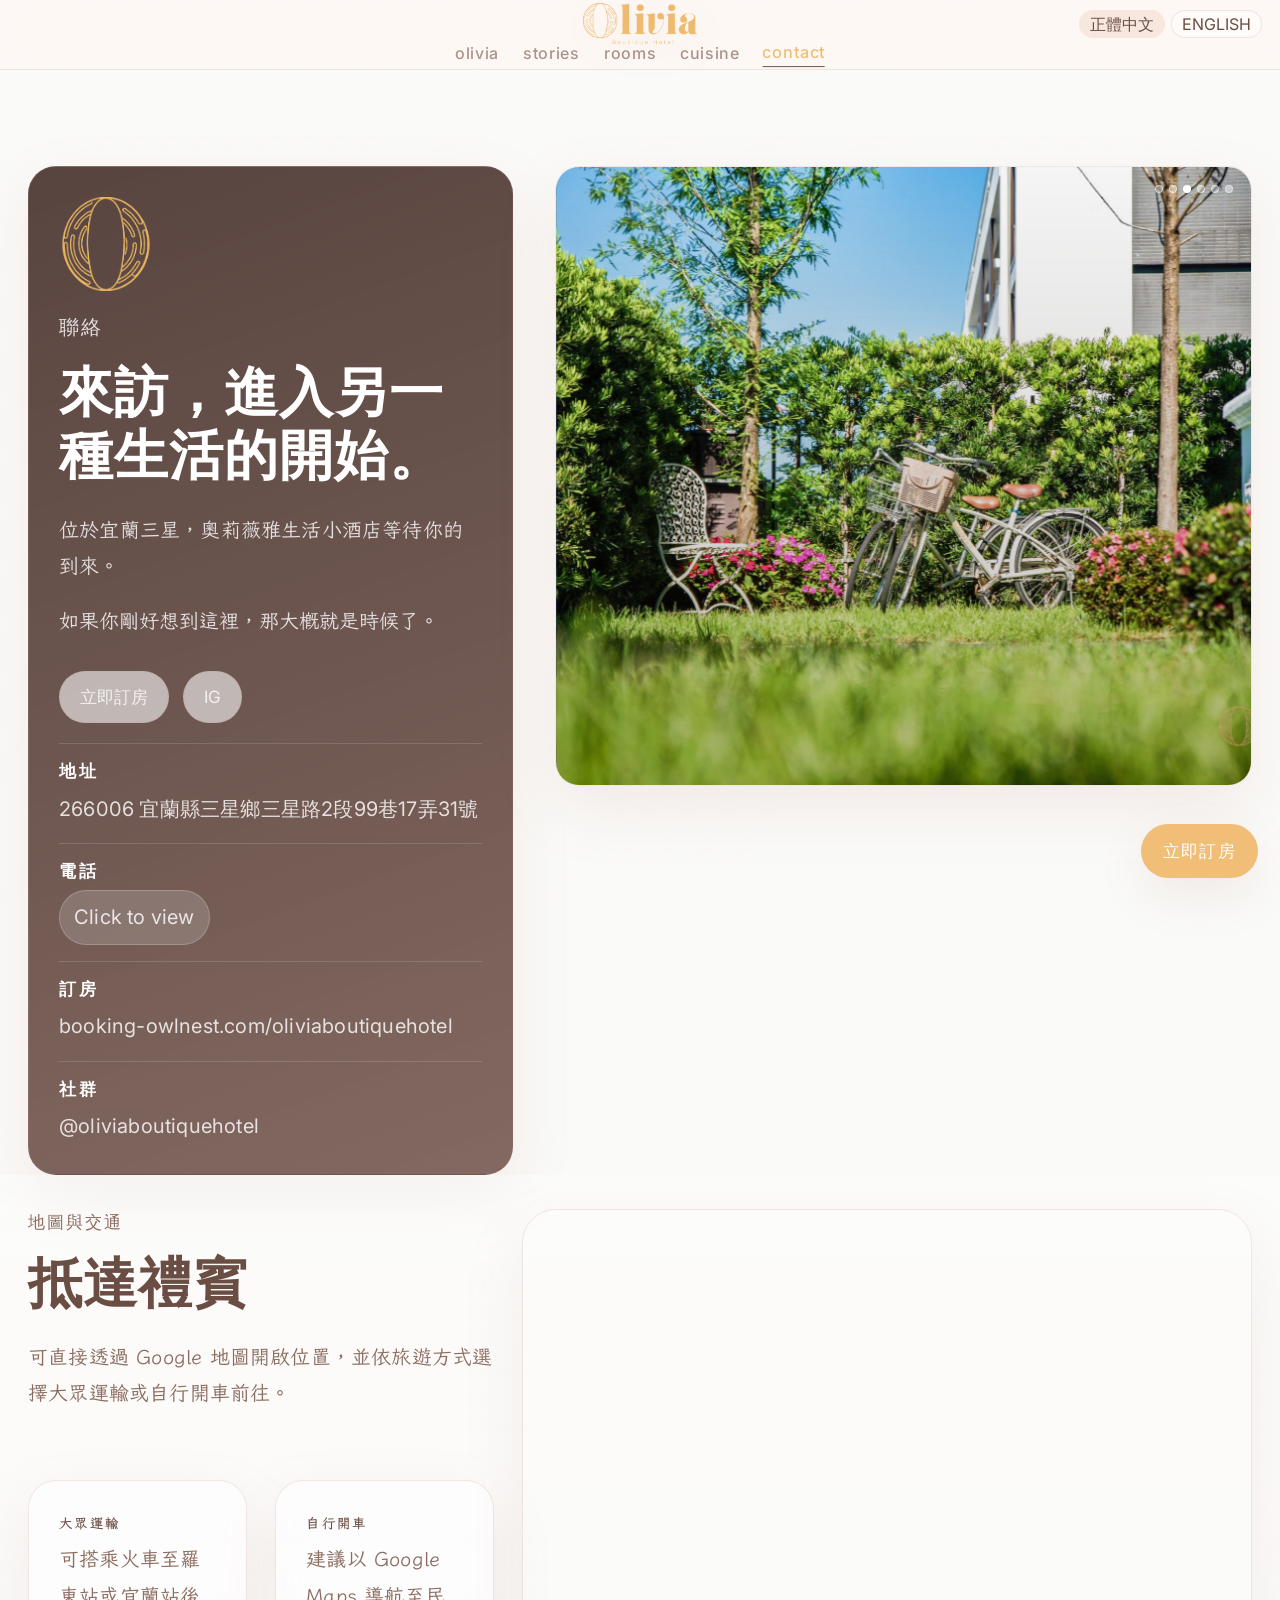
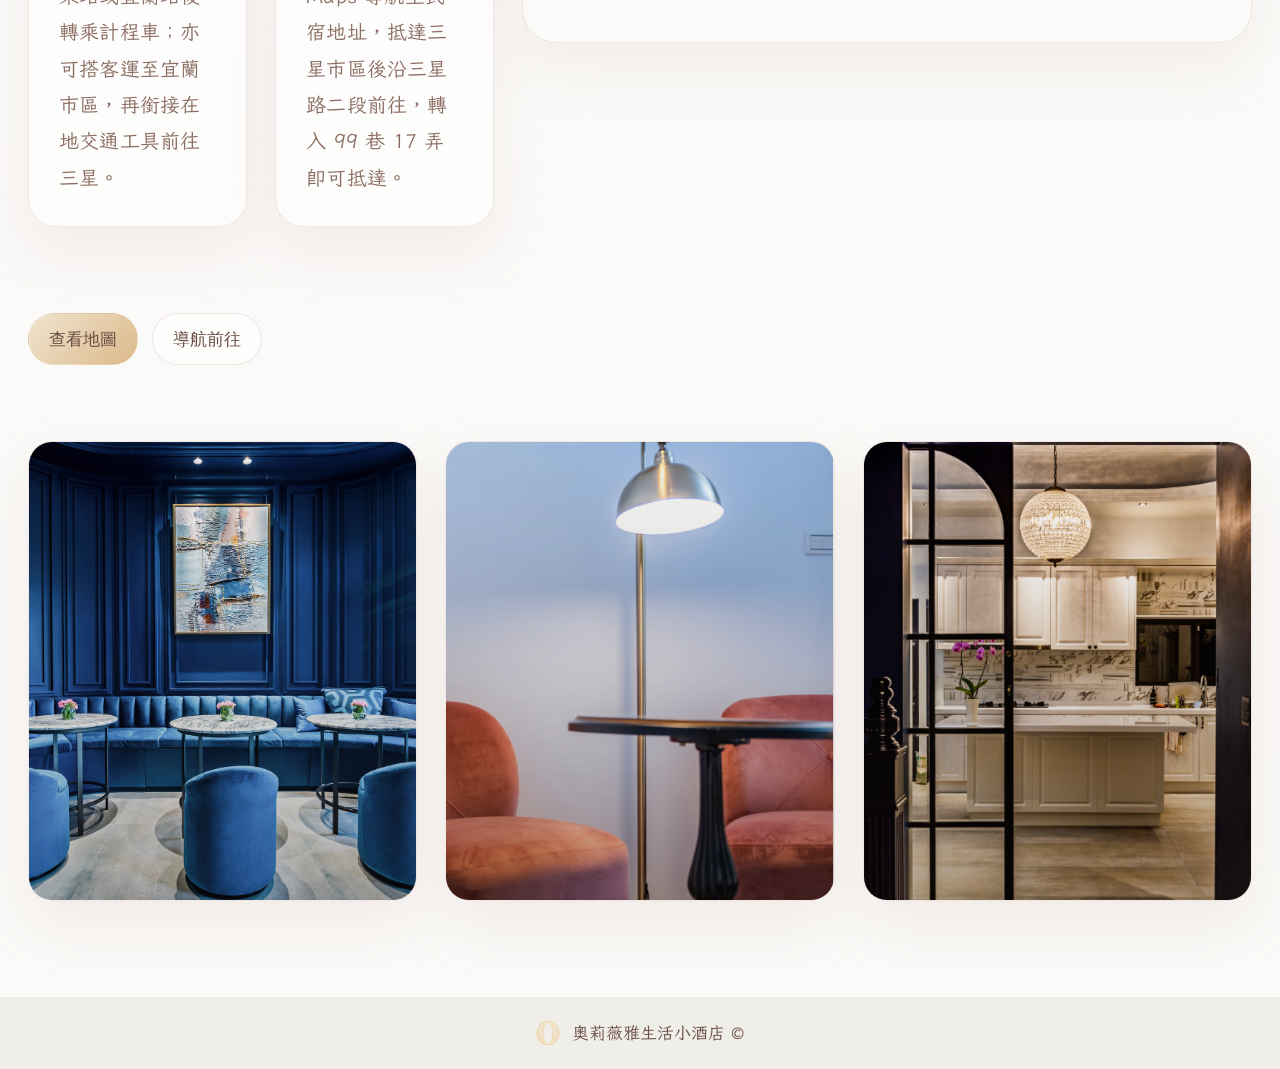
==== commit 42a51b37: "update" ====
--- a/contact.html
+++ b/contact.html
@@ -1,6 +1,16 @@
 <!doctype html>
 <html lang="zh-Hant">
 <head>
+<!-- Google Tag Manager -->
+<script>
+(function(w,d,s,l,i){w[l]=w[l]||[];w[l].push({'gtm.start':
+new Date().getTime(),event:'gtm.js'});var f=d.getElementsByTagName(s)[0],
+j=d.createElement(s),dl=l!='dataLayer'?'<head>l='+l:'';j.async=true;j.src=
+'https://www.googletagmanager.com/gtm.js?id='+i+dl;f.parentNode.insertBefore(j,f);
+})(window,document,'script','dataLayer','GTM-TDRXK42L');
+</script>
+<!-- End Google Tag Manager -->
+
 <meta name="keywords" content="三星鄉,精品旅館,主題客房,女性主義,法式,私廚,免費停車,葡萄酒,奧莉薇雅,生活小酒店,時尚,生活態度">
   <meta charset="UTF-8" />
   <meta name="viewport" content="width=device-width, initial-scale=1.0" />
@@ -26,6 +36,11 @@
 <meta name="keywords" content="Sanxing Township,boutique hotel,themed rooms,feminism,French style,private dining,free parking,wine,Olivia,lifestyle hotel,fashion,lifestyle">
 </head>
 <body>
+<!-- Google Tag Manager (noscript) -->
+<noscript><iframe src="https://www.googletagmanager.com/ns.html?id=GTM-TDRXK42L"
+height="0" width="0" style="display:none;visibility:hidden"></iframe></noscript>
+<!-- End Google Tag Manager (noscript) -->
+
   <a class="floating-booking" href="https://www.booking-owlnest.com/oliviaboutiquehotel" target="_blank" rel="noopener" data-i18n="cta.book">立即訂房</a>
 <header class="site-header">
   <div class="header-inner">
@@ -70,7 +85,6 @@
   <div class="carousel-dots"><span></span><span></span><span></span><span></span><span></span><span></span></div>
   <div class="carousel-track"><div class="carousel-slide"><img src="assets/images/fasc-build-1.jpg" alt="來訪片段" data-i18n-attr="alt:contact.gallery.alt" loading="lazy" /></div><div class="carousel-slide"><img src="assets/images/room-A2B-Desire-2.jpg" alt="來訪片段" data-i18n-attr="alt:contact.gallery.alt" loading="lazy" /></div><div class="carousel-slide"><img src="assets/images/fasc-garden-1.jpg" alt="來訪片段" data-i18n-attr="alt:contact.gallery.alt" loading="lazy" /></div><div class="carousel-slide"><img src="assets/images/room-A3B-Secret-2.jpg" alt="來訪片段" data-i18n-attr="alt:contact.gallery.alt" loading="lazy" /></div><div class="carousel-slide"><img src="assets/images/fasc-stair-4.jpg" alt="來訪片段" data-i18n-attr="alt:contact.gallery.alt" loading="lazy" /></div><div class="carousel-slide"><img src="assets/images/room-B2A-Plato-3.jpg" alt="來訪片段" data-i18n-attr="alt:contact.gallery.alt" loading="lazy" /></div></div>
   <div class="carousel-overlay"></div>
-  <div class="carousel-meta"><div class="carousel-kicker">來訪資訊</div><div class="carousel-title">來訪片段</div></div>
 </div>
       </div>
       <section class="section soft contact-map-priority">
--- a/assets/css/style.css
+++ b/assets/css/style.css
@@ -240,6 +240,7 @@
 .carousel-card.tall{min-height:620px}
 .carousel-card.medium{min-height:460px}
 .carousel-card.short{min-height:380px}
+.carousel-card > .carousel-track{position:absolute;inset:0;height:100%}
 .carousel-track{display:flex;height:100%;transition:transform .9s cubic-bezier(.22,.61,.36,1);will-change:transform}
 .carousel-slide{min-width:100%;height:100%;position:relative;overflow:hidden}
 .carousel-slide img{width:100%;height:100%;object-fit:cover;transform:scale(1.03);transition:transform 8s ease, filter .5s ease}
@@ -4060,3 +4061,131 @@
   }
 }
 
+
+
+
+/* =========================
+   OLIVIA BISTRO FINAL UI
+========================= */
+.bistro-link-section{
+  margin-top:var(--space-2xl);
+  margin-bottom:var(--space-xl);
+}
+.bistro-link-card{
+  display:grid;
+  grid-template-columns:minmax(280px,.95fr) 1fr;
+  gap:clamp(22px,4vw,54px);
+  align-items:stretch;
+  overflow:hidden;
+  border:1px solid var(--line);
+  border-radius:var(--radius-xl);
+  background:linear-gradient(135deg,rgba(255,255,255,.82),rgba(255,250,246,.58));
+  box-shadow:var(--shadow);
+}
+.bistro-link-media{
+  min-height:360px;
+  overflow:hidden;
+}
+.bistro-link-media img{
+  width:100%;
+  height:100%;
+  object-fit:cover;
+  transform:scale(1.02);
+  transition:transform .8s var(--ease-luxury);
+}
+.bistro-link-card:hover .bistro-link-media img{
+  transform:scale(1.07);
+}
+.bistro-link-copy{
+  padding:clamp(28px,5vw,64px);
+  display:flex;
+  flex-direction:column;
+  justify-content:center;
+}
+.bistro-link-copy h2{
+  font-size:clamp(2.1rem,4vw,3.7rem);
+  margin-bottom:18px;
+}
+.bistro-link-copy p:not(.section-label){
+  color:var(--muted);
+  max-width:48ch;
+  margin-bottom:24px;
+}
+.bistro-page .site-header{
+  backdrop-filter:blur(18px);
+}
+.bistro-hero-section{
+  padding-top:90px;
+}
+.bistro-hero-layout{
+  display:grid;
+  grid-template-columns:minmax(0,.88fr) minmax(320px,1.05fr);
+  gap:clamp(28px,5vw,70px);
+  align-items:center;
+}
+.bistro-hero-copy{
+  border:1px solid var(--line);
+  border-radius:var(--radius-xl);
+  background:var(--surface-strong);
+  box-shadow:var(--shadow);
+  padding:clamp(30px,5vw,64px);
+}
+.bistro-hero-carousel{
+  min-height:620px;
+}
+.bistro-info-grid{
+  display:grid;
+  grid-template-columns:repeat(3,minmax(0,1fr));
+  gap:22px;
+}
+.bistro-info-grid .experience-card{
+  min-height:210px;
+}
+@media (max-width:900px){
+  .bistro-link-card,
+  .bistro-hero-layout,
+  .bistro-info-grid{
+    grid-template-columns:1fr;
+  }
+  .bistro-link-media{
+    min-height:280px;
+  }
+  .bistro-hero-carousel{
+    min-height:460px;
+  }
+}
+
+
+/* Olivia image update: keep original layout, add only spacing for inserted sections */
+.private-kitchen-section{
+  margin-top:var(--space-xl);
+  margin-bottom:var(--space-xl);
+}
+.emotion-stair .room-hero-frame,
+.emotion-stair .support-frame{
+  border-color:rgba(186,142,126,.22);
+}
+@media (max-width:720px){
+  .private-kitchen-section{margin-top:var(--space-lg);margin-bottom:var(--space-lg);}
+}
+
+/* Fix Private Kitchen carousel card fill: 5 slides only, no empty gray area */
+.private-kitchen-section .carousel-card.medium{
+  min-height:0;
+  height:clamp(320px,52vw,540px);
+}
+.private-kitchen-section .carousel-track,
+.private-kitchen-section .carousel-slide{
+  height:100%;
+}
+.private-kitchen-section .carousel-slide img{
+  display:block;
+  width:100%;
+  height:100%;
+  object-fit:cover;
+}
+@media (max-width:720px){
+  .private-kitchen-section .carousel-card.medium{
+    height:360px;
+  }
+}
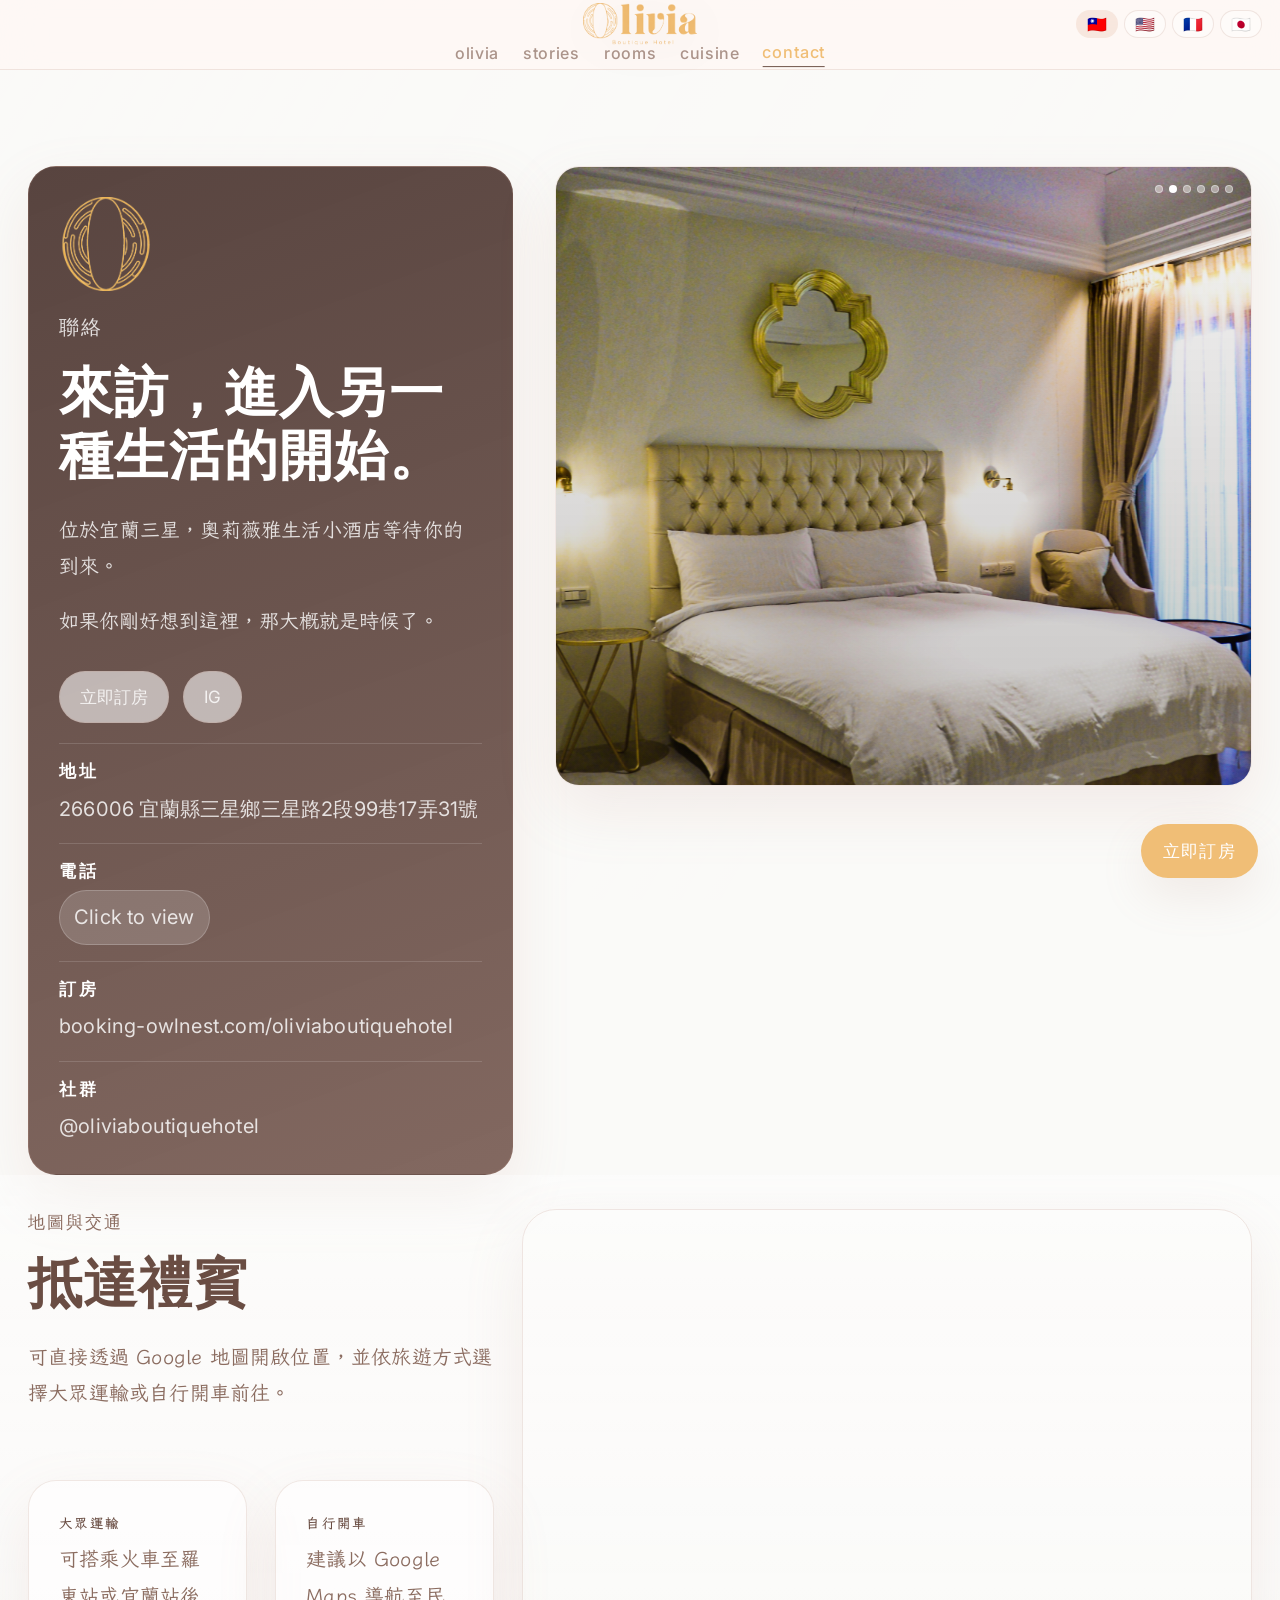
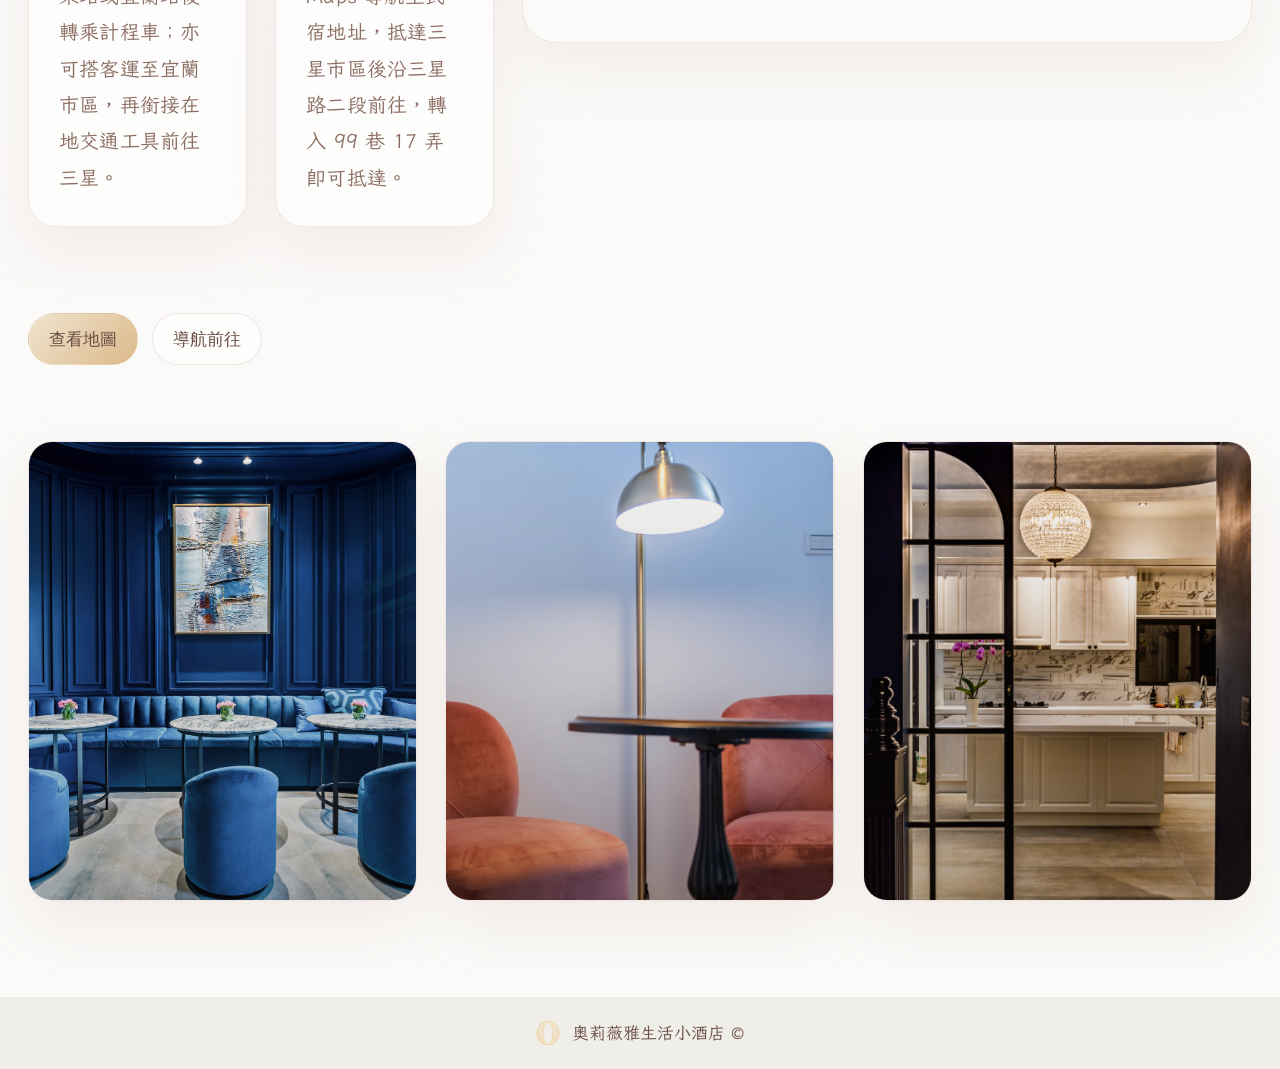
==== commit 6e74416c: "update" ====
--- a/contact.html
+++ b/contact.html
@@ -49,8 +49,10 @@
       <img src="assets/images/obh_olivia-logo-transparent-master.png" alt="奧莉薇雅生活小酒店標誌" data-i18n-attr="alt:ui.brandLogo" class="brand-logo" />
     </a>
     <div class="lang-switch" aria-label="語言切換" data-i18n-attr="aria-label:ui.langSwitcher">
-      <button class="lang-btn active" data-lang="zh-Hant">正體中文</button>
-      <button class="lang-btn" data-lang="en">ENGLISH</button>
+      <button class="lang-btn active" data-lang="zh-Hant">🇹🇼</button>
+      <button class="lang-btn" data-lang="en">🇺🇸</button>
+<button class="lang-btn" data-lang="fr">🇫🇷</button>
+<button class="lang-btn" data-lang="ja">🇯🇵</button>
     </div>
   </div>
   <nav class="main-nav" aria-label="主選單">
